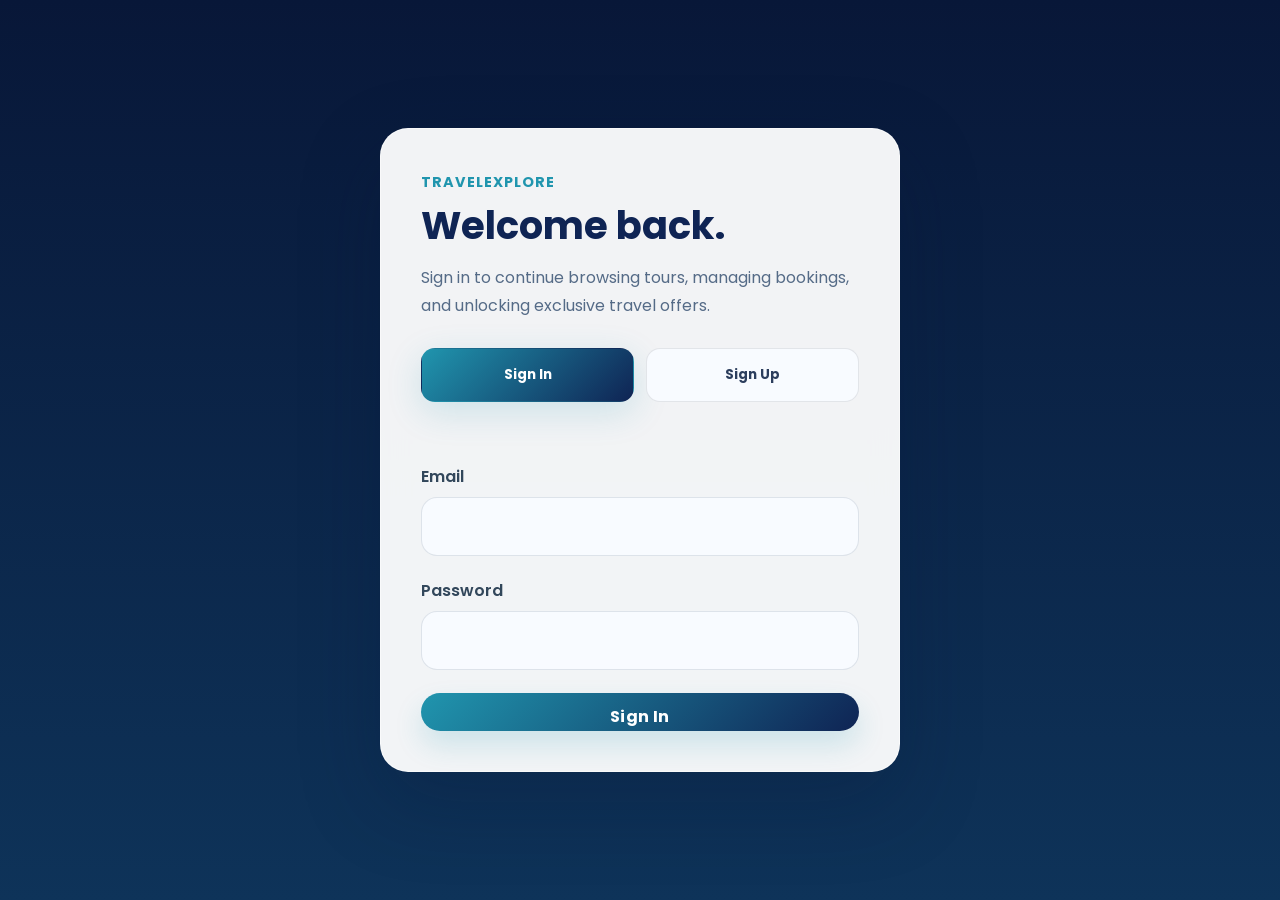
==== travel_websitee/travel_website/travel website/contact.html @ 3066df24 "Add files via upload" ====
<!doctype html>
<html lang="en">
  <head>
    <meta charset="UTF-8" />
    <meta name="viewport" content="width=device-width, initial-scale=1.0" />
    <title>Contact Us - Travel Website</title>

    <!-- CSS -->
    <link rel="stylesheet" href="css/style.css" />
    <link rel="stylesheet" href="css/responsive.css" />

    <!-- Bootstrap -->
    <link
      href="https://cdn.jsdelivr.net/npm/bootstrap@5.3.3/dist/css/bootstrap.min.css"
      rel="stylesheet"
    />

    <!-- Font Awesome -->
    <link
      rel="stylesheet"
      href="https://cdnjs.cloudflare.com/ajax/libs/font-awesome/6.5.1/css/all.min.css"
    />

    <!-- Google Fonts -->
    <link
      href="https://fonts.googleapis.com/css2?family=Playfair+Display:wght@400;500;600;700&family=Poppins:wght@300;400;500;600;700&display=swap"
      rel="stylesheet"
    />

    <style>
      /* =================Navbar Fix for Contact Page================ */
      /* Parent Container - flex layout */
      header .container {
        display: flex !important;
        justify-content: space-between !important;
        align-items: center !important;
        height: 70px;
      }

      /* Nav element - stretch to fill available space */
      nav {
        display: flex !important;
        align-items: center !important;
        flex: 1;
        height: 100%;
      }

      nav ul {
        display: flex !important;
        align-items: center !important;
        height: 100%;
        margin: 0;
        padding: 0;
      }

      nav ul li {
        display: flex !important;
        align-items: center !important;
        height: 100%;
        padding: 0 0.6rem;
      }

      nav ul li a {
        display: flex !important;
        align-items: center !important;
        height: 100%;
        text-decoration: none !important;
      }

      /* Remove underline from links */
      nav ul li a::after {
        display: none !important;
      }

      nav ul li:hover a::after {
        display: none !important;
        width: 0 !important;
      }

      /* Dropdown menu link fix */
      nav ul li.dropdown .dropdown-menu li a {
        text-decoration: none !important;
        border-bottom: none !important;
      }

      /* Auth Buttons Container */
      .auth-buttons {
        display: flex !important;
        align-items: center !important;
        justify-content: flex-end !important;
        gap: 15px;
        height: 70px;
        padding: 0;
        margin: 0;
      }

      /* Sign Out Button - logged-in state */
      .signout-btn {
        height: 34px !important;
        line-height: 1 !important;
        display: inline-flex !important;
        align-items: center !important;
        justify-content: center !important;
        margin: 0 !important;
        padding: 0 1rem !important;
        box-sizing: border-box;
        background: rgba(255, 255, 255, 0.15) !important;
        border: 2px solid rgba(255, 255, 255, 0.3) !important;
        border-radius: 20px !important;
      }

      /* User Greeting - logged-in state */
      .user-greeting {
        display: inline-flex !important;
        align-items: center !important;
        justify-content: center !important;
        height: 34px !important;
        line-height: 1 !important;
        margin: 0 !important;
        padding: 0 0.75rem !important;
        box-sizing: border-box;
        background: rgba(255, 255, 255, 0.15) !important;
        border-radius: 20px !important;
      }

      /* Hide sign in/sign up buttons - only show logged-in state */
      .signin-btn,
      .signup-btn {
        display: none !important;
      }

      /* =================Full Width Map Section================ */
      .contact-map-section {
        width: 100%;
        padding: 0;
        margin-top: 3rem;
        margin-bottom: 3rem;
      }

      .map-full-width {
        width: 100%;
        height: 450px;
        overflow: hidden;
      }

      .map-full-width iframe {
        display: block;
        width: 100%;
        height: 450px;
        border: none;
      }
    </style>
  </head>

  <body>
    <!-- HEADER -->
    <header>
      <div class="container">
        <nav>
          <a href="index.html" class="logo">
            <svg
              width="32"
              height="32"
              viewBox="0 0 24 24"
              fill="none"
              xmlns="http://www.w3.org/2000/svg"
            >
              <path
                d="M12 2C8.5 2 5.5 5 5.5 8.5C5.5 11 7 13.5 9.5 15L12 22L14.5 15C17 13.5 18.5 11 18.5 8.5C18.5 5 15.5 2 12 2Z"
                fill="white"
              />
              <path
                d="M12 6C10.5 6 9.5 7 9.5 8.5C9.5 10 10.5 11 12 11C13.5 11 14.5 10 14.5 8.5C14.5 7 13.5 6 12 6Z"
                fill="#2095ae"
              />
              <circle cx="12" cy="8.5" r="1.5" fill="#2095ae" />
            </svg>
            <span class="logo-text">TRAVEL</span>
          </a>

          <ul>
            <li><a href="index.html">Home</a></li>
            <li><a href="index.html#about">About</a></li>
            <li><a href="index.html#choose-place">Tours</a></li>
            <li><a href="index.html#top-destination">Destinations</a></li>
            <li class="dropdown">
              <a href="#" class="dropdown-toggle"
                >Pages <i class="fas fa-chevron-down"></i
              ></a>
              <ul class="dropdown-menu">
                <li><a href="Tourbooking.html">Tour Booking</a></li>
                <li><a href="index.html#testimonials">Customer Review</a></li>
                <li><a href="Gallery.html">Gallery</a></li>
              </ul>
            </li>
            <li><a href="contact.html" class="active">Contact</a></li>
          </ul>
        </nav>
        <div class="auth-buttons">
          <!-- Logged-in state: Sign Out + Hello, Su! -->
          <button id="signout-btn" class="auth-btn signout-btn">
            Sign Out
          </button>
          <span id="user-greeting" class="user-greeting">Hello, Su!</span>
        </div>
      </div>
    </header>

    <!-- Sign In Modal -->
    <div id="signin-modal" class="modal">
      <div class="modal-content">
        <span class="close-modal">&times;</span>
        <h2>Sign In</h2>
        <form id="signin-form">
          <div class="form-group">
            <label for="signin-email">Email</label>
            <input type="email" id="signin-email" required />
          </div>
          <div class="form-group">
            <label for="signin-password">Password</label>
            <input type="password" id="signin-password" required />
          </div>
          <button type="submit" class="modal-btn">Sign In</button>
        </form>
        <p class="modal-footer">
          Don't have an account? <a href="#" id="switch-to-signup">Sign Up</a>
        </p>
      </div>
    </div>

    <!-- Sign Up Modal -->
    <div id="signup-modal" class="modal">
      <div class="modal-content">
        <span class="close-modal">&times;</span>
        <h2>Sign Up</h2>
        <form id="signup-form">
          <div class="form-group">
            <label for="signup-name">Full Name</label>
            <input type="text" id="signup-name" required />
          </div>
          <div class="form-group">
            <label for="signup-email">Email</label>
            <input type="email" id="signup-email" required />
          </div>
          <div class="form-group">
            <label for="signup-password">Password</label>
            <input type="password" id="signup-password" required />
          </div>
          <button type="submit" class="modal-btn">Sign Up</button>
        </form>
        <p class="modal-footer">
          Already have an account? <a href="#" id="switch-to-signin">Sign In</a>
        </p>
      </div>
    </div>

    <!-- PAGE HEADER -->
    <div class="contact-page-header">
      <div class="header-overlay"></div>
      <div class="container">
        <div class="header-content">
          <span class="subtitle">Get In Touch</span>
          <h1>Contact Us</h1>
          <p>
            We'd love to hear from you. Send us a message and we'll respond as
            soon as possible.
          </p>
        </div>
      </div>
    </div>

    <!-- CONTACT SECTION -->
    <section class="contact-main-section">
      <div class="container">
        <div class="row g-5">
          <!-- LEFT COLUMN - CONTACT INFO & FORM -->
          <div class="col-lg-8">
            <!-- Contact Info Cards -->
            <div class="contact-info-row">
              <div class="contact-info-card">
                <div class="info-icon">
                  <i class="fas fa-map-marker-alt"></i>
                </div>
                <div class="info-content">
                  <h4>Visit Us</h4>
                  <p>123 Travel Street<br />Yangon, Myanmar</p>
                </div>
              </div>

              <div class="contact-info-card">
                <div class="info-icon">
                  <i class="fas fa-phone-alt"></i>
                </div>
                <div class="info-content">
                  <h4>Call Us</h4>
                  <p>+95 123 456 789<br />+95 987 654 321</p>
                </div>
              </div>

              <div class="contact-info-card">
                <div class="info-icon">
                  <i class="fas fa-envelope"></i>
                </div>
                <div class="info-content">
                  <h4>Email Us</h4>
                  <p>info@travelwebsite.com<br />support@travelwebsite.com</p>
                </div>
              </div>
            </div>

            <!-- Contact Form -->
            <div class="contact-form-card">
              <div class="form-header">
                <h2><i class="fas fa-paper-plane"></i> Send us a Message</h2>
                <p>
                  Fill out the form below and we'll get back to you within 24
                  hours.
                </p>
              </div>

              <div
                id="contact-alert"
                class="alert alert-success d-none"
                role="alert"
              >
                <i class="fas fa-check-circle"></i> Message sent successfully!
                We'll contact you soon.
              </div>

              <form id="contact-form" class="contact-form">
                <div class="form-row">
                  <div class="form-group">
                    <label><i class="fas fa-user"></i> Your Name</label>
                    <input
                      type="text"
                      name="name"
                      class="form-input"
                      placeholder="Enter your full name"
                      required
                    />
                  </div>

                  <div class="form-group">
                    <label><i class="fas fa-envelope"></i> Email Address</label>
                    <input
                      type="email"
                      name="email"
                      class="form-input"
                      placeholder="your@email.com"
                      required
                    />
                  </div>
                </div>

                <div class="form-row">
                  <div class="form-group">
                    <label><i class="fas fa-phone"></i> Phone Number</label>
                    <input
                      type="tel"
                      name="phone"
                      class="form-input"
                      placeholder="+95 123 456 789"
                      required
                    />
                  </div>

                  <div class="form-group">
                    <label><i class="fas fa-tag"></i> Subject</label>
                    <select name="subject" class="form-input" required>
                      <option value="" disabled selected>
                        Select a subject
                      </option>
                      <option value="general">General Inquiry</option>
                      <option value="booking">Booking Support</option>
                      <option value="feedback">Feedback</option>
                      <option value="partnership">Partnership</option>
                      <option value="other">Other</option>
                    </select>
                  </div>
                </div>

                <div class="form-group full">
                  <label><i class="fas fa-comment-alt"></i> Your Message</label>
                  <textarea
                    name="message"
                    class="form-input textarea"
                    rows="5"
                    placeholder="Tell us what you're looking for..."
                    required
                  ></textarea>
                </div>

                <div class="form-submit">
                  <button type="submit" class="submit-btn">
                    <span>Send Message</span>
                    <i class="fas fa-paper-plane"></i>
                  </button>
                </div>
              </form>
            </div>
          </div>

          <!-- RIGHT COLUMN - SIDEBAR -->
          <div class="col-lg-4">
            <div class="contact-sidebar">
              <!-- Office Hours -->
              <div class="sidebar-card hours-card">
                <div class="card-icon">
                  <i class="fas fa-clock"></i>
                </div>
                <h3>Office Hours</h3>
                <ul class="hours-list">
                  <li>
                    <span>Monday - Friday</span>
                    <span>9:00 AM - 6:00 PM</span>
                  </li>
                  <li>
                    <span>Saturday</span>
                    <span>9:00 AM - 2:00 PM</span>
                  </li>
                  <li>
                    <span>Sunday</span>
                    <span>Closed</span>
                  </li>
                </ul>
              </div>

              <!-- Quick Contact -->
              <div class="sidebar-card quick-contact-card">
                <div class="card-icon">
                  <i class="fas fa-headset"></i>
                </div>
                <h3>Need Immediate Help?</h3>
                <p>Call our 24/7 support line for urgent inquiries.</p>
                <a href="tel:+95123456789" class="quick-call-btn">
                  <i class="fas fa-phone-alt"></i>
                  +95 123 456 789
                </a>
              </div>

              <!-- Social Media -->
              <div class="sidebar-card social-card">
                <div class="card-icon">
                  <i class="fas fa-share-alt"></i>
                </div>
                <h3>Follow Us</h3>
                <p>
                  Stay connected with us on social media for latest updates and
                  travel tips.
                </p>
                <div class="social-links">
                  <a href="#" class="social-link"
                    ><i class="fab fa-facebook-f"></i
                  ></a>
                  <a href="#" class="social-link"
                    ><i class="fab fa-instagram"></i
                  ></a>
                  <a href="#" class="social-link"
                    ><i class="fab fa-twitter"></i
                  ></a>
                  <a href="#" class="social-link"
                    ><i class="fab fa-youtube"></i
                  ></a>
                  <a href="#" class="social-link"
                    ><i class="fab fa-linkedin-in"></i
                  ></a>
                </div>
              </div>
            </div>
          </div>
        </div>
      </div>
    </section>

    <!-- MAP SECTION -->
    <section class="contact-map-section">
      <div class="map-full-width">
        <iframe
          src="https://www.google.com/maps/embed?pb=!1m14!1m12!1m3!1d6139551.528322523!2d12.712159999999999!3d41.29085!2m3!1f0!2f0!3f0!3m2!1i1024!2i768!4f13.1!5e0!3m2!1sen!2smm!4v1776783492083!5m2!1sen!2smm%22"
          width="100%"
          height="450"
          style="border: 0"
          allowfullscreen=""
          loading="lazy"
          referrerpolicy="no-referrer-when-downgrade"
        >
        </iframe>
      </div>
    </section>

    <!-- FOOTER -->
    <footer id="footer">
      <div class="container">
        <div class="footer-content">
          <div class="footer-logo">
            <img src="./img/logo-light.png" alt="Logo" />
          </div>
          <p>&copy; 2026 Travel Website. All rights reserved.</p>
          <div class="social-links">
            <a href="#"><i class="fab fa-facebook-f"></i></a>
            <a href="#"><i class="fab fa-instagram"></i></a>
            <a href="#"><i class="fab fa-twitter"></i></a>
            <a href="#"><i class="fab fa-youtube"></i></a>
          </div>
        </div>
      </div>
    </footer>

    <!-- JS -->
    <script>
      document.addEventListener("DOMContentLoaded", function () {
        document
          .getElementById("contact-form")
          .addEventListener("submit", function (e) {
            e.preventDefault();

            // Show success message
            document.getElementById("contact-alert").classList.remove("d-none");

            // Reset form
            this.reset();

            // Hide alert after 5 seconds
            setTimeout(function () {
              document.getElementById("contact-alert").classList.add("d-none");
            }, 5000);
          });
      });
    </script>
    <script src="js/auth.js"></script>
    <script src="js/script.js"></script>
  </body>
</html>
---- travel_websitee/travel_website/travel website/css/style.css ----
﻿@import url("https://fonts.googleapis.com/css2?family=Poppins:wght@300;400;500;600;700;800&display=swap");

:root {
  --primary-color: #2095ae;
  --primary-dark: #1a7a8f;
  --primary-light: #3aa8c0;
  --white-color: #fff;
  --light-gray-color: #ddd;
  --blue-color: #0f2454;
  --nav-bg: rgba(32, 149, 174, 0.95);
  --nav-shadow: 0 2px 20px rgba(0, 0, 0, 0.15);
}

* {
  margin: 0;
  padding: 0;
  box-sizing: border-box;
  font-family: "Poppins", sans-serif;
}

html {
  font-size: 16px;
}

/* =================Utality Classes Start================= */

.container {
  max-width: 1400px;
  margin: 0 auto;
  padding: 0 2rem;
  width: 100%;
  overflow: hidden;
}

img {
  display: block;
  width: 100%;
  height: 100%;
  object-fit: cover;
}

a {
  text-decoration: none;
}

.heading-normal-txt {
  font-size: 1rem;
  letter-spacing: 6px;
  color: var(--primary-color);
}

.headings {
  font-size: 3rem;
  font-family: "ubuntu";
  padding-bottom: 2rem;
  letter-spacing: 2px;
}

.headings span {
  color: var(--primary-color);
}

.secondary-heading {
  font-size: 2.5rem;
  font-family: "ubuntu";
  padding: 1rem 0;
}

.lead {
  font-size: 1.1rem;
  line-height: 2;
  text-align: justify;
}

.primary-btn {
  width: 50%;
  height: 35px;
  outline: none;
  background-color: var(--primary-color);
  border: none;
  padding: 0.7rem;
  font-size: 1rem;
  border-radius: 4px;
  color: var(--white-color);
  cursor: pointer;
}

#location-search .primary-btn {
  width: auto;
  min-width: 140px;
  max-width: 160px;
  padding: 0 1rem;
}
/* =================Utality Classes Close================= */

/* =================Header Start================= */
header {
  padding: 0;
  background: var(--nav-bg);
  position: fixed;
  top: 0;
  left: 0;
  z-index: 1000;
  width: 100%;
  height: 70px;
  display: flex;
  align-items: center;
  transition: all 0.4s cubic-bezier(0.4, 0, 0.2, 1);
  backdrop-filter: blur(10px);
  box-shadow: var(--nav-shadow);
}

header.scrolled {
  height: 60px;
  background: rgba(32, 149, 174, 0.98);
  box-shadow: 0 4px 30px rgba(0, 0, 0, 0.2);
}

header .container {
  display: flex;
  justify-content: space-between;
  align-items: center;
  gap: 0.75rem;
  overflow: visible;
}

header.sticky {
  background: rgba(32, 149, 174, 0.98);
  box-shadow: 0 4px 25px rgba(0, 0, 0, 0.15);
}

.logo {
  display: flex;
  align-items: center;
  gap: 10px;
  text-decoration: none;
  transition: transform 0.3s ease;
}

.logo:hover {
  transform: scale(1.02);
}

.logo svg {
  width: 28px;
  height: 28px;
  flex-shrink: 0;
}

.logo-text {
  font-size: 1.4rem;
  font-weight: 700;
  letter-spacing: 3px;
  color: var(--white-color);
  font-family: "Poppins", sans-serif;
  line-height: 1;
}

nav {
  display: flex;
  justify-content: space-between;
  align-items: center;
  flex: 1;
}

nav ul {
  list-style-type: none;
  display: flex;
  gap: 0.25rem;
  align-items: center;
}

nav ul li {
  margin: 0;
  position: relative;
  padding: 0.4rem 0.6rem;
  border-radius: 4px;
  transition: background 0.3s ease;
}

/* Dropdown Menu Styles */
nav ul li.dropdown {
  position: relative;
}

nav ul li.dropdown .dropdown-toggle {
  cursor: pointer;
  display: flex;
  align-items: center;
  gap: 5px;
  border: none;
  outline: none;
  background: transparent;
}

nav ul li.dropdown .dropdown-toggle:focus,
nav ul li.dropdown .dropdown-toggle:active {
  outline: none;
  box-shadow: none;
}

nav ul li.dropdown .dropdown-toggle i {
  font-size: 0.65rem;
  transition: transform 0.3s cubic-bezier(0.4, 0, 0.2, 1);
}

nav ul li.dropdown:hover .dropdown-toggle i {
  transform: rotate(180deg);
}

nav ul li.dropdown .dropdown-menu {
  position: absolute;
  top: calc(100% + 12px);
  left: 50%;
  transform: translateX(-50%) translateY(10px);
  min-width: 220px;
  background: var(--white-color);
  list-style: none;
  padding: 0.75rem 0;
  margin: 0;
  opacity: 0;
  visibility: hidden;
  transition: all 0.3s cubic-bezier(0.4, 0, 0.2, 1);
  z-index: 1000;
  border-radius: 12px;
  box-shadow: 0 10px 40px rgba(0, 0, 0, 0.2);
  display: flex;
  flex-direction: column;
}

nav ul li.dropdown .dropdown-menu::before {
  content: "";
  position: absolute;
  top: -8px;
  left: 50%;
  transform: translateX(-50%) rotate(45deg);
  width: 14px;
  height: 14px;
  background: var(--white-color);
}

nav ul li.dropdown:hover .dropdown-menu {
  opacity: 1;
  visibility: visible;
  transform: translateY(0);
}

nav ul li.dropdown .dropdown-menu li {
  margin: 0;
  padding: 0;
  border-bottom: 1px solid rgba(0, 0, 0, 0.06);
}

nav ul li.dropdown .dropdown-menu li:last-child {
  border-bottom: none;
}

nav ul li.dropdown .dropdown-menu li a {
  display: block;
  width: 100%;
  padding: 12px 24px;
  color: var(--blue-color);
  font-size: 0.9rem;
  font-weight: 500;
  transition: all 0.25s ease;
  white-space: nowrap;
  box-sizing: border-box;
  text-decoration: none;
}

nav ul li.dropdown .dropdown-menu li a:hover {
  background: linear-gradient(
    90deg,
    var(--primary-color) 0%,
    var(--primary-light) 100%
  );
  color: var(--white-color);
  padding-left: 28px;
}

nav ul li a {
  color: var(--white-color);
  font-size: 0.85rem;
  font-weight: 500;
  line-height: 1.2;
  padding: 0.35rem 0.5rem;
  position: relative;
  transition: color 0.3s ease;
}

nav ul li a::after {
  content: "";
  position: absolute;
  bottom: 0;
  left: 50%;
  width: 0;
  height: 2px;
  background: var(--white-color);
  transition: all 0.3s cubic-bezier(0.4, 0, 0.2, 1);
  transform: translateX(-50%);
  border-radius: 2px;
}

nav ul li:hover a::after {
  width: 60%;
  left: 50%;
  transform: translateX(-50%);
}

nav ul li:hover {
  background: rgba(255, 255, 255, 0.1);
}

.btn {
  font-size: 1.3rem;
  color: var(--white-color);
  cursor: pointer;
  display: none;
}
/* =================Header Close================= */

/* =================Auth Buttons Start================= */
.auth-buttons {
  display: flex;
  align-items: center;
  gap: 0.5rem;
}

.auth-btn {
  background: transparent;
  border: 1px solid rgba(255, 255, 255, 0.5);
  color: var(--white-color);
  padding: 0.4rem 1rem;
  border-radius: 20px;
  cursor: pointer;
  font-size: 0.8rem;
  font-weight: 600;
  transition: all 0.3s cubic-bezier(0.4, 0, 0.2, 1);
  letter-spacing: 0.3px;
  height: 34px;
}

.auth-btn:hover {
  background: var(--white-color);
  color: var(--primary-color);
  border-color: var(--white-color);
  transform: translateY(-2px);
  box-shadow: 0 6px 20px rgba(0, 0, 0, 0.2);
}

.signin-btn {
  background: rgba(255, 255, 255, 0.15);
  border-color: transparent;
}

.signin-btn:hover {
  background: var(--white-color);
}

.signup-btn {
  background: var(--white-color);
  color: var(--primary-color);
  border-color: var(--white-color);
}

.signup-btn:hover {
  background: transparent;
  color: var(--white-color);
}

.signout-btn {
  background: rgba(255, 255, 255, 0.15);
  border: 2px solid rgba(255, 255, 255, 0.3);
  color: var(--white-color);
}

.signout-btn:hover {
  background: #ff6b6b;
  border-color: #ff6b6b;
  color: var(--white-color);
}

.user-greeting {
  color: var(--white-color);
  font-size: 0.85rem;
  font-weight: 500;
  margin-left: 0.25rem;
  padding: 0.3rem 0.6rem;
  background: rgba(255, 255, 255, 0.15);
  border-radius: 20px;
}
/* =================Auth Buttons Close================= */

/* =================Login Page Styles================= */
.auth-page {
  min-height: 100vh;
  display: flex;
  align-items: center;
  justify-content: center;
  background: linear-gradient(
    180deg,
    rgba(8, 23, 56, 1) 0%,
    rgba(14, 51, 89, 1) 100%
  );
  padding: 2rem;
}

.auth-wrapper {
  width: 100%;
  max-width: 520px;
}

.auth-card {
  background: rgba(255, 255, 255, 0.95);
  border-radius: 28px;
  box-shadow: 0 30px 80px rgba(8, 23, 56, 0.25);
  padding: 2.5rem;
  border: 1px solid rgba(255, 255, 255, 0.55);
  backdrop-filter: blur(15px);
}

.auth-card-header {
  margin-bottom: 1.75rem;
}

.auth-pretitle {
  display: inline-block;
  margin-bottom: 0.75rem;
  color: var(--primary-color);
  font-size: 0.9rem;
  letter-spacing: 1px;
  text-transform: uppercase;
  font-weight: 700;
}

.auth-card-header h1 {
  margin: 0;
  font-size: 2.4rem;
  line-height: 1.1;
  color: var(--blue-color);
}

.auth-description {
  margin: 1rem 0 0;
  color: #556b87;
  line-height: 1.75;
}

.auth-tabs {
  display: grid;
  grid-template-columns: repeat(2, minmax(0, 1fr));
  gap: 0.75rem;
  margin-bottom: 1.5rem;
}

.auth-tab {
  padding: 1rem 1rem;
  border-radius: 14px;
  border: 1px solid rgba(33, 37, 41, 0.1);
  background: #f8fbff;
  color: #2c3e5d;
  cursor: pointer;
  font-weight: 700;
  transition: all 0.25s ease;
}

.auth-tab.active {
  background: linear-gradient(135deg, var(--primary-color), var(--blue-color));
  color: #ffffff;
  border-color: transparent;
  box-shadow: 0 10px 35px rgba(32, 149, 174, 0.18);
}

.auth-feedback {
  color: #d93025;
  margin-bottom: 1rem;
  min-height: 1.4rem;
  text-align: center;
}

.auth-panel {
  display: none;
}

.auth-panel.active {
  display: block;
}

.auth-form {
  display: block;
  width: 100%;
}

.auth-input-group {
  margin-bottom: 1.4rem;
}

.auth-input-group label {
  display: block;
  margin-bottom: 0.5rem;
  color: #32475b;
  font-weight: 600;
}

.auth-input-group input {
  width: 100%;
  padding: 1rem 1.1rem;
  border: 1px solid rgba(100, 116, 139, 0.18);
  border-radius: 16px;
  font-size: 1rem;
  background: #f8fbff;
  color: #22314f;
  transition:
    border-color 0.25s ease,
    box-shadow 0.25s ease;
}

.auth-input-group input:focus {
  outline: none;
  border-color: var(--primary-color);
  box-shadow: 0 0 0 4px rgba(32, 149, 174, 0.12);
}

.auth-submit-btn {
  display: block;
  width: 100%;
  padding: 1rem;
  margin-top: 1rem;
  border: none;
  border-radius: 999px;
  background: linear-gradient(135deg, var(--primary-color), var(--blue-color));
  color: #ffffff;
  font-size: 1rem;
  letter-spacing: 0.4px;
  font-weight: 700;
  cursor: pointer;
  transition:
    transform 0.25s ease,
    box-shadow 0.25s ease;
  box-shadow: 0 14px 28px rgba(32, 149, 174, 0.18);
}

.auth-submit-btn:hover {
  transform: translateY(-1px);
  box-shadow: 0 18px 36px rgba(32, 149, 174, 0.22);
}

.auth-footer {
  text-align: center;
  margin-top: 1.5rem;
  color: #677a95;
  font-size: 0.95rem;
}

.auth-footer a {
  color: var(--primary-color);
}

/* =================Modal Styles Start================= */
.modal {
  display: none;
  position: fixed;
  z-index: 10000;
  left: 0;
  top: 0;
  width: 100%;
  height: 100%;
  background-color: rgba(5, 18, 40, 0.6);
  backdrop-filter: blur(2px);
}

.modal-content {
  background: rgba(255, 255, 255, 0.98);
  margin: 6% auto;
  padding: 2.5rem;
  border-radius: 28px;
  width: 92%;
  max-width: 460px;
  position: relative;
  z-index: 10001;
  box-shadow: 0 30px 80px rgba(8, 23, 56, 0.18);
  border: 1px solid rgba(255, 255, 255, 0.6);
}

.close-modal {
  position: absolute;
  top: 10px;
  right: 20px;
  font-size: 2rem;
  cursor: pointer;
  color: #666;
}

.close-modal:hover {
  color: var(--primary-color);
}

.modal h2 {
  text-align: center;
  margin-bottom: 1.5rem;
  color: var(--blue-color);
}

.form-group {
  margin-bottom: 1rem;
}

.form-group label {
  display: block;
  margin-bottom: 0.5rem;
  color: var(--blue-color);
  font-weight: 500;
}

.form-group input {
  width: 100%;
  padding: 0.75rem;
  border: 1px solid #ddd;
  border-radius: 5px;
  font-size: 1rem;
}

.form-group input:focus {
  outline: none;
  border-color: var(--primary-color);
}

.modal-btn {
  width: 100%;
  padding: 0.75rem;
  background: var(--primary-color);
  color: var(--white-color);
  border: none;
  border-radius: 5px;
  font-size: 1rem;
  cursor: pointer;
  transition: background 0.3s ease;
}

.modal-btn:hover {
  background: var(--blue-color);
}

.modal-footer {
  text-align: center;
  margin-top: 1rem;
  color: #666;
}

.modal-footer a {
  color: var(--primary-color);
  text-decoration: none;
}

.modal-footer a:hover {
  text-decoration: underline;
}
/* =================Modal Styles Close================= */

/* =================Showcase Start================= */
main {
  position: relative;
  top: 0;
  left: 0;
  width: 100%;
  height: 100%;
  z-index: 0;
}

.swiper {
  height: 100vh;
}

.slide-container {
  width: 100%;
}

.slide-container img {
  width: 100%;
  height: 100%;
  object-fit: cover;
}

.img-overlay {
  position: absolute;
  z-index: 5;
  left: 50%;
  top: 50%;
  text-align: center;
  width: 100%;
  font-family: "ubuntu";
  transform: translate(-50%, -50%);
}

.img-overlay p {
  font-size: 1rem;
  letter-spacing: 8px;
  color: var(--white-color);
  animation: animate 4s forwards;
}

.img-overlay h2 {
  font-size: 3rem;
  color: var(--white-color);
  text-transform: uppercase;
  letter-spacing: 5px;
  animation: animate 4s forwards;
  transition: all 0.5s ease-in-out;
}

.overlay {
  position: relative;
}

.overlay::after {
  content: "";
  position: absolute;
  top: 0;
  left: 0;
  width: 100%;
  height: 100%;
  background: rgba(0, 0, 0, 0.5);
}

@keyframes animate {
  0% {
    transform: translateX(-50%);
    opacity: 0;
  }
  50% {
    opacity: 0.2;
  }
  70% {
    opacity: 0.5;
  }
  70% {
    opacity: 1;
    transform: translateX(-0%);
  }
}

.img-overlay h2 span {
  color: transparent;
  -webkit-text-stroke: 1px var(--white-color);
}
/* =================Showcase Close================= */

/* =================Search Location Start================= */
#location-search {
  position: relative;
  margin-top: -80px;
  z-index: 1001;
  overflow: visible;
}

.form-wrapper {
  background-color: rgba(0, 0, 0, 0.6);
  padding: 0.6rem 1.5rem;
  width: 85%;
  margin: 0 auto;
  border-radius: 4px;
  position: relative;
  z-index: 1002;
}

form {
  display: flex;
  align-items: center;
  justify-content: center;
  gap: 6px;
  width: 100%;
}

.form-control {
  flex: 1;
  width: 100%;
  min-width: 0;
  padding: 0 8px;
  outline: none;
  appearance: auto;
  cursor: pointer;
  font-size: 0.75rem;
  height: 38px;
  color: #000;
  border: 1px solid var(--light-gray-color);
  margin: 0 0.15rem;
  border-radius: 4px;
}

form button {
  display: inline-flex;
  align-items: center;
  justify-content: center;
  height: 38px;
  padding: 0 14px;
  background: var(--primary-color);
  border: none;
  color: white;
  border-radius: 4px;
  cursor: pointer;
  line-height: 1;
  font-size: 0.85rem;
}
/* =================Search Location Close================= */

/* =================About Start================= */

.about-content-wrapper {
  display: grid;
  grid-template-columns: repeat(2, 1fr);
  gap: 0.5rem; /* more space like design */
  margin: 5rem 0;
  align-items: center; /* vertical center */
}

/* Heading */
.about-content-wrapper h2 span {
  color: var(--primary-color);
  margin-left: 8px; /* space between THE and WORLD */
}

/* List */
.about-content-wrapper ul {
  list-style: none;
  padding: 0;
}

.about-content-wrapper ul .icons {
  display: flex;
  align-items: center;
  margin-bottom: 1rem; /* spacing between items */
}

.about-content-wrapper ul .icons i {
  width: 35px;
  height: 35px;
  background: var(--primary-color);
  border-radius: 50%;
  display: flex;
  align-items: center;
  justify-content: center;
  color: var(--white-color);
  font-size: 0.9rem;
}

.about-content-wrapper ul p {
  margin-left: 1rem;
}

/* Image */
.agency-right-side .img {
  position: relative;
  width: 100%;
  max-width: 420px; /* smaller like design */
  margin-left: auto; /* push to right */
}

.agency-right-side .img img {
  width: 100%;
  display: block;
  position: relative;
  z-index: 2;
}

/* 🔥 BLUE BOX FIX (IMPORTANT) */
.agency-right-side .img::after {
  content: "";
  position: absolute;
  top: -20px; /* move UP */
  left: -20px; /* move LEFT */
  width: 100%;
  height: 100%;
  background: var(--primary-color);
  z-index: 1;
}

/* Hover */
.agency-right-side .img img:hover {
  transform: scale(0.97);
}

/* =================About Close================= */
/* =================Choose Place Start================= */
#choose-place {
  padding: 0.5rem 0 4rem;
  margin-bottom: 0.2rem; /* Extra gap before the static counter section */
}

.choose-wrapper {
  display: grid;
  /* Adjusting the ratio: 1.6fr for the large image, 1fr for the side image */
  grid-template-columns: 1.6fr 1fr;
  gap: 1.5rem;
  margin-bottom: 1.5rem; /* Space before the 3-column row below */
}

/* Base style for all image containers in this section */
.lg-img {
  position: relative;
  cursor: pointer;
  overflow: hidden;
  border-radius: 4px; /* Slight rounding like the screenshot */
  height: 400px; /* Fixed height so both images are even */
}

/* Ensuring images fill the container perfectly */
.lg-img img {
  width: 100%;
  height: 100%;
  object-fit: cover;
  display: block;
  transition: transform 0.5s ease;
}

/* Hover Effect */
.lg-img:hover img {
  transform: scale(1.1);
}

.lg-img::before {
  content: "";
  position: absolute;
  top: 0;
  left: 0;
  width: 100%;
  height: 100%;
  /* Dark gradient at the bottom so white text is readable */
  background: linear-gradient(to top, rgba(0, 0, 0, 0.7) 0%, transparent 40%);
  z-index: 1;
}

/* Content Positioning */
.img-content {
  position: absolute;
  left: 1.5rem;
  bottom: 1.5rem;
  z-index: 2;
  color: var(--white-color);
}

.img-content h2 {
  margin: 0;
  font-size: 1.5rem;
  font-weight: 600;
}

/* Hidden Content (Icons) */
.hidden-content {
  display: flex;
  gap: 1rem;
  margin-top: 0.5rem;
  font-size: 0.9rem;
  opacity: 0; /* Hidden by default */
  transform: translateY(10px);
  transition: 0.4s ease;
}

.lg-img:hover .hidden-content {
  opacity: 1;
  transform: translateY(0);
}

/* The Vertical Price Label */
.price-label {
  background: var(--primary-color);
  color: var(--white-color);
  padding: 5px 15px;
  position: absolute;
  top: 0;
  right: 1.5rem; /* Adjust positioning from right */
  writing-mode: vertical-rl; /* More modern way to rotate text */
  text-orientation: mixed;
  height: 60px;
  display: flex;
  align-items: center;
  justify-content: center;
  font-size: 0.85rem;
  z-index: 3;
}

/* Lower 3-column Grid (France, Greece, Canada) */
.row-wise-img {
  display: grid;
  grid-template-columns: repeat(3, 1fr);
  gap: 1.5rem;
}

/* Ensure these are smaller than the top ones */
.row-wise-img .lg-img {
  height: 250px;
}

/* Responsive Fixes */
@media (max-width: 992px) {
  .choose-wrapper,
  .row-wise-img {
    grid-template-columns: 1fr;
  }
  .lg-img {
    height: 300px;
  }
}
/* =================Choose Place Close================= */

/* =================Static Counter Start================= */
#static-counter {
  padding: 3rem 0;
  background: url("../img/reviewbgimg15.jpg") no-repeat center center/cover;
  background-attachment: fixed;
  position: relative;
  z-index: 4;
}

#static-counter::after {
  content: "";
  position: absolute;
  top: 0;
  left: 0;
  width: 100%;
  height: 100%;
  background: rgba(0, 0, 0, 0.5);
  z-index: -1;
}

.static-wrapper {
  display: grid;
  grid-template-columns: repeat(4, 1fr);
  grid-gap: 2rem;
  text-align: center;
  height: 100%;
  padding: 2rem 0;
}

.static-icons {
  color: var(--white-color);
  cursor: pointer;
}

.static-icons i {
  font-size: 3rem;
  padding: 2rem;
  border-radius: 50%;
  border: 2px solid var(--primary-color);
  cursor: pointer;
}

.numbers {
  font-size: 2.5rem;
  font-weight: 600;
  margin-top: 1rem;
}

.static-icons i:hover {
  background: var(--primary-color);
  border: none;
  transform: translateY(-20%);
}
/* =================Static Counter Close================= */

/* ================= Top Destination Carousel ================== Start */

#top-destination {
  padding: 6rem 0;
}
.top-destination-wrapper {
  width: 100%;
}

.carousel {
  position: relative;
  cursor: pointer;
  transition: all 0.5s ease-in-out;
  width: 100%;
  aspect-ratio: 4 / 5;
  min-height: 420px;
  max-height: 680px;
  overflow: hidden;
}

.carousel img {
  width: 100%;
  height: 100%;
  object-fit: cover;
}

.carousel:hover::before {
  content: "";
  position: absolute;
  top: 0;
  left: 0;
  width: 100%;
  height: 100%;
  background: rgba(0, 0, 0, 0.5);
}

.carousel-img-overlay {
  width: 100%;
}

.hidden-content-carousel {
  padding: 0.5rem 2rem;
  color: var(--white-color);
  transform: translateY(120%);
  transition: all 0.5s ease-in-out;
}

.carousel-img-overlay i {
  padding-right: 1rem;
}

.carousel:hover .hidden-content-carousel {
  transform: translateY(0%);
}

.carousel:hover {
  transform: scale(1.2);
}

/* ================= Top Destination Carousel ================== Close */

/* ================= Video Background Costa ==================== Start */
#costa-victoria {
  position: relative;
  overflow: hidden;
  min-height: 520px;
  height: 100vh;
}

#costa-victoria .video-bg {
  position: absolute;
  inset: 0;
  width: 100%;
  height: 100%;
}

#costa-victoria video {
  position: absolute;
  inset: 0;
  width: 100%;
  height: 100%;
  object-fit: cover;
}

#costa-victoria .video-bg::before {
  content: "";
  position: absolute;
  inset: 0;
  background: rgba(0, 0, 0, 0.45);
}

#costa-victoria .container {
  position: relative;
  z-index: 2;
  height: 100%;
  display: flex;
  align-items: center;
  justify-content: center;
}

.video-content {
  width: 100%;
  max-width: 960px;
  text-align: center;
  color: var(--white-color);
  display: flex;
  flex-direction: column;
  align-items: center;
  justify-content: center;
  gap: 1rem;
}

.video-content h2 {
  font-size: 3rem;
  letter-spacing: 4px;
  color: var(--white-color);
  font-family: "ubuntu";
  margin-bottom: 1rem;
}

.video-content span {
  display: inline-flex;
  align-items: center;
  gap: 0.5rem;
  font-size: 1.05rem;
  margin: 0 1rem;
}

.video-content span i {
  color: var(--primary-color);
}

.video-content h2 {
  font-size: 2.5rem;
  letter-spacing: 4px;
  color: var(--white-color);
  font-family: "ubuntu";
  margin-bottom: 1rem;
}

.video-content span {
  font-size: 1.2rem;
  margin: 0 1.5rem;
}

/* ================= Video Background Costa ==================== Close */

/* ================= Travel Countries ==================== Start */
#travel-countries {
  padding: 4rem 0 2rem;
}

.travel-countries-wrapper {
  display: grid;
  grid-template-columns: 2fr 3fr;
  width: 100%;
  grid-gap: 2rem;
}

.countries-content {
  margin: 2rem;
}

.countries-content ul {
  list-style: none;
  display: flex;
  align-items: center;
  justify-content: space-between;
  margin: 1rem 0;
}

.countries-content ul li {
  margin: 1.5rem 0;
}

.countries-content ul li i {
  margin: 0rem 0.5rem;
}

.slider-content-wrapper {
  overflow: hidden;
}

/* france */
.france-content {
  padding: 8rem 0;
  display: grid;
  grid-template-columns: 3fr 2fr;
  width: 100%;
  grid-gap: 2rem;
}
/* ================= Travel Countries ==================== Close */

/* ================= Travel Blog =================== Start */
#travel-blog {
  background: var(--blue-color);
  padding: 3.5rem 0 5rem;
}

.blog h2 {
  color: var(--light-gray-color);
}

.blog {
  position: relative;
  width: 100%;
  min-height: 520px;
  aspect-ratio: 3 / 4;
  overflow: hidden;
  border-radius: 12px;
}

.blog img {
  width: 100%;
  height: 100%;
  object-fit: cover;
  display: block;
}

.blog-img-overlay {
  position: absolute;
  inset: 0;
  background: linear-gradient(to top, rgba(0, 0, 0, 0.65) 15%, transparent 60%);
}

.blog-img-content {
  position: absolute;
  left: 0;
  right: 0;
  bottom: 0;
  background: rgba(0, 0, 0, 0.75);
  padding: 1.5rem 1.25rem;
  color: var(--white-color);
}

.blog-img-content h2 {
  margin: 0 0 0.75rem;
  font-size: 1.5rem;
  letter-spacing: 1px;
}

.blog-img-content .lead {
  margin: 0;
  font-size: 0.95rem;
  line-height: 1.7;
}

.blog .price-label {
  position: absolute;
  top: 1rem;
  right: 1rem;
  background: rgba(0, 0, 0, 0.8);
  color: var(--white-color);
  padding: 0.75rem 1rem;
  border-radius: 8px;
  font-size: 0.95rem;
  z-index: 2;
  transform: none;
}
/* ================= Travel Blog =================== Close */

/* ================= Testimonials =================== Start */
#testimonials {
  padding: 6rem 0;
  width: 100%;
  background: url("../img/15.jpg") no-repeat center center/cover;
  background-attachment: fixed;
}

#testimonials .headings {
  color: var(--white-color);
}

.testimonials-wrapper {
  overflow: hidden;
  background: rgba(0, 0, 0, 0.8);
  color: var(--white-color);
  padding: 2rem 6rem;
}

.testimonials-wrapper i {
  color: var(--primary-color);
}

.testimonials-wrapper p {
  text-align: center;
}

.test-img {
  display: flex;
  align-items: center;
  justify-content: center;
  margin: 1.5rem 0;
}

.test-img img {
  width: 230px;
  height: 230px;
  object-fit: cover;
  border-radius: 50%;
  display: block;
  border: 4px solid rgba(255, 255, 255, 0.85);
}

.icons {
  text-align: center;
}

.guest {
  font-size: 0.75rem;
}
/* ================= Testimonials =================== Close */

/* ================= Footer =================== Start */
#footer {
  padding: 3rem 0;
  background: var(--blue-color);
}

.footer-content {
  display: grid;
  grid-template-columns: repeat(3, 1fr);
  border: 1px solid var(--light-gray-color);
}

.ft-content {
  display: flex;
  align-items: center;
  padding: 0.5rem;
  color: var(--white-color);
}

.icon i {
  padding: 1rem;
  font-size: 2.5rem;
  background: var(--primary-color);
}

.content {
  padding: 1rem;
}

.footer-wrapper {
  display: grid;
  grid-template-columns: repeat(3, 1fr);
  gap: 2rem;
  align-items: start;
  padding: 2rem 0;
  color: var(--white-color);
  margin: 4rem 0;
}

.about img {
  width: 50%;
  object-fit: cover;
}

.social-icons {
  display: flex;
  justify-content: space-between;
  align-items: center;
}

.social-icons i {
  background: var(--primary-color);
  color: var(--white-color);
  padding: 0.5rem;
  font-size: 1.3rem;
  margin: 1rem 0;
  border-radius: 50%;
  cursor: pointer;
}

.about .lead {
  font-size: 0.95rem;
  margin-top: 1rem;
}

.links ul {
  list-style-type: none;
}

.links ul li {
  margin: 1rem;
  font-size: 1rem;
}

.links ul li a {
  color: var(--white-color);
}

.subscribe .lead {
  font-size: 1.1rem;
  letter-spacing: 1;
}

form {
  position: relative;
}

.subscribe form {
  display: flex;
  align-items: center;
  gap: 0.75rem;
  margin-top: 1rem;
}

.subscribe input {
  flex: 1;
  width: 100%;
  outline: none;
  border: 1px solid var(--light-gray-color);
  padding: 0.75rem 1rem;
  border-radius: 5px;
}

.subscribe button {
  display: inline-flex;
  align-items: center;
  justify-content: center;
  position: static;
  margin: 0;
  padding: 0.75rem 1.5rem;
  outline: none;
  border: none;
  border-radius: 5px;
  background: var(--primary-color);
  color: var(--white-color);
  cursor: pointer;
  font-size: 1rem;
}

.footer {
  border-top: 1px solid var(--light-gray-color);
}

.footer p {
  text-align: center;
  padding: 1rem 0;
  color: var(--white-color);
}
/* ================= Footer =================== Close */

/* CONTACT SECTION */
.contact-section {
  padding: 80px 0;
  background: #f8f9fa;
}

/* FORM BOX */
.contact-section form {
  background: #fff;
  padding: 30px;
  border-radius: 12px;
  box-shadow: 0 10px 30px rgba(0, 0, 0, 0.08);
}

/* INPUT STYLE */
.form-control {
  padding: 12px;
  border-radius: 8px;
}

/* LABEL */
label {
  font-weight: 600;
  margin-bottom: 5px;
}

/* BUTTON */
.btn-primary {
  padding: 10px 30px;
  border-radius: 25px;
}

/* MAP SECTION */
.map-section {
  padding: 60px 0;
  background: #fff;
}

input,
textarea {
  pointer-events: auto !important;
  opacity: 1 !important;
  position: relative !important;
}

/* ================= TOUR BOOKING PAGE STYLES ================= */

/* Page Header */
.booking-page-header {
  position: relative;
  height: 400px;
  background: linear-gradient(135deg, #0f2454 0%, #2095ae 100%);
  display: flex;
  align-items: center;
  justify-content: center;
  margin-top: 70px;
  overflow: hidden;
}

.booking-page-header::before {
  content: "";
  position: absolute;
  top: 0;
  left: 0;
  right: 0;
  bottom: 0;
  background: url("https://images.unsplash.com/photo-1488646953014-85cb44e25828?w=1920&h=400&fit=crop")
    center/cover no-repeat;
  opacity: 0.4;
}

.booking-page-header::after {
  content: "";
  position: absolute;
  top: 0;
  left: 0;
  right: 0;
  bottom: 0;
  background: linear-gradient(
    180deg,
    rgba(15, 36, 84, 0.7) 0%,
    rgba(32, 149, 174, 0.5) 100%
  );
}

.header-overlay {
  position: absolute;
  top: 0;
  left: 0;
  right: 0;
  bottom: 0;
  background: rgba(0, 0, 0, 0.2);
}

.header-content {
  position: relative;
  z-index: 2;
  text-align: center;
  color: #fff;
}

.header-content .subtitle {
  display: inline-block;
  font-size: 0.85rem;
  letter-spacing: 4px;
  text-transform: uppercase;
  margin-bottom: 20px;
  padding: 10px 24px;
  background: rgba(255, 255, 255, 0.15);
  border-radius: 30px;
  backdrop-filter: blur(10px);
  font-weight: 500;
}

.header-content h1 {
  font-size: 3.2rem;
  font-weight: 700;
  margin-bottom: 20px;
  font-family: "Poppins", sans-serif;
  letter-spacing: 1px;
  text-shadow: 0 4px 30px rgba(0, 0, 0, 0.3);
}

.header-content p {
  font-size: 1.1rem;
  opacity: 0.95;
  max-width: 550px;
  margin: 0 auto;
  line-height: 1.6;
}

/* Tours Grid Section */
.tours-grid-section {
  padding: 80px 0;
  background: #f9fafb;
}

.section-header {
  text-align: center;
  margin-bottom: 50px;
}

.section-subtitle {
  display: inline-block;
  font-size: 0.85rem;
  letter-spacing: 3px;
  text-transform: uppercase;
  color: var(--primary-color);
  font-weight: 600;
  margin-bottom: 12px;
}

.section-title {
  font-size: 2.5rem;
  font-weight: 700;
  color: var(--blue-color);
  font-family: "Poppins", sans-serif;
}

.tours-grid {
  display: grid;
  grid-template-columns: repeat(3, 1fr);
  gap: 30px;
}

.tour-card {
  background: var(--white-color);
  border-radius: 12px;
  overflow: hidden;
  box-shadow: 0 4px 20px rgba(0, 0, 0, 0.08);
  transition: all 0.4s cubic-bezier(0.4, 0, 0.2, 1);
}

.tour-card:hover {
  transform: translateY(-8px);
  box-shadow: 0 20px 40px rgba(0, 0, 0, 0.15);
}

.tour-image {
  position: relative;
  height: 200px;
  overflow: hidden;
}

.tour-image img {
  width: 100%;
  height: 100%;
  object-fit: cover;
  transition: transform 0.4s ease;
}

.tour-card:hover .tour-image img {
  transform: scale(1.1);
}

.tour-badge {
  position: absolute;
  top: 15px;
  left: 15px;
  background: var(--primary-color);
  color: var(--white-color);
  padding: 6px 14px;
  border-radius: 20px;
  font-size: 0.75rem;
  font-weight: 600;
  text-transform: uppercase;
  letter-spacing: 0.5px;
}

.tour-price {
  position: absolute;
  top: 15px;
  right: 15px;
  background: var(--blue-color);
  color: var(--white-color);
  padding: 8px 16px;
  border-radius: 8px;
  font-size: 1.1rem;
  font-weight: 700;
}

.tour-content {
  padding: 24px;
}

.tour-content h3 {
  font-size: 1.25rem;
  font-weight: 600;
  color: var(--blue-color);
  margin-bottom: 10px;
}

.tour-content p {
  font-size: 0.9rem;
  color: #666;
  line-height: 1.6;
  margin-bottom: 16px;
}

.tour-meta {
  display: flex;
  gap: 20px;
  margin-bottom: 20px;
  color: #888;
  font-size: 0.85rem;
}

.tour-meta span {
  display: flex;
  align-items: center;
  gap: 6px;
}

.tour-meta i {
  color: var(--primary-color);
}

.tour-btn {
  display: block;
  width: 100%;
  padding: 12px 0;
  background: var(--primary-color);
  color: var(--white-color);
  text-align: center;
  border-radius: 8px;
  font-weight: 600;
  font-size: 0.95rem;
  transition: all 0.3s ease;
}

.tour-btn:hover {
  background: var(--primary-dark);
  color: var(--white-color);
}

/* Booking Section */
.booking-section {
  padding: 80px 0;
  background: #f8fafc;
}

/* Form Card */
.booking-form-card {
  background: #fff;
  border-radius: 20px;
  padding: 40px;
  box-shadow: 0 10px 40px rgba(0, 0, 0, 0.08);
}

.form-header {
  text-align: center;
  margin-bottom: 40px;
  padding-bottom: 30px;
  border-bottom: 2px solid #f0f0f0;
}

.form-header h2 {
  font-size: 1.8rem;
  color: #0f2454;
  margin-bottom: 10px;
  font-family: "Playfair Display", serif;
}

.form-header h2 i {
  color: #2095ae;
  margin-right: 10px;
}

.form-header p {
  color: #666;
  font-size: 0.95rem;
}

/* Form Sections */
.form-section {
  margin-bottom: 40px;
}

.section-heading {
  font-size: 1.3rem;
  color: #0f2454;
  margin-bottom: 25px;
  padding-bottom: 15px;
  border-bottom: 2px solid #2095ae;
  display: flex;
  align-items: center;
  gap: 12px;
}

.section-icon {
  font-size: 1.5rem;
}

/* Form Grid */
.form-grid {
  display: grid;
  grid-template-columns: repeat(2, 1fr);
  gap: 25px;
}

.form-group {
  display: flex;
  flex-direction: column;
}

.form-group.full {
  grid-column: span 2;
}

.form-group label {
  font-size: 0.9rem;
  font-weight: 600;
  color: #333;
  margin-bottom: 10px;
  display: flex;
  align-items: center;
  gap: 8px;
}

.form-group label i {
  color: #2095ae;
  font-size: 0.85rem;
}

.form-input {
  padding: 14px 18px;
  border: 2px solid #e8e8e8;
  border-radius: 12px;
  font-size: 0.95rem;
  color: #333;
  background: #fafafa;
  transition: all 0.3s ease;
  font-family: "Poppins", sans-serif;
}

.form-input:focus {
  outline: none;
  border-color: #2095ae;
  background: #fff;
  box-shadow: 0 0 0 4px rgba(32, 149, 174, 0.1);
}

.form-input::placeholder {
  color: #aaa;
}

.form-input.textarea {
  min-height: 120px;
  resize: vertical;
}

/* Submit Button */
.form-submit {
  text-align: center;
  margin-top: 30px;
  padding-top: 30px;
  border-top: 1px solid #f0f0f0;
}

.submit-btn {
  background: linear-gradient(135deg, #2095ae 0%, #1a7a8c 100%);
  color: #fff;
  border: none;
  padding: 16px 50px;
  font-size: 1.1rem;
  font-weight: 600;
  border-radius: 50px;
  cursor: pointer;
  transition: all 0.3s ease;
  display: inline-flex;
  align-items: center;
  gap: 12px;
  box-shadow: 0 8px 25px rgba(32, 149, 174, 0.3);
}

.submit-btn:hover {
  transform: translateY(-3px);
  box-shadow: 0 12px 35px rgba(32, 149, 174, 0.4);
}

.submit-btn i {
  transition: transform 0.3s ease;
}

.submit-btn:hover i {
  transform: translateX(5px);
}

/* Sidebar */
.sidebar {
  display: flex;
  flex-direction: column;
  gap: 25px;
}

.sidebar-card {
  background: #fff;
  border-radius: 20px;
  padding: 35px;
  box-shadow: 0 10px 40px rgba(0, 0, 0, 0.08);
}

.card-icon {
  width: 60px;
  height: 60px;
  background: linear-gradient(135deg, #2095ae 0%, #1a7a8c 100%);
  border-radius: 15px;
  display: flex;
  align-items: center;
  justify-content: center;
  margin-bottom: 20px;
}

.card-icon i {
  font-size: 1.5rem;
  color: #fff;
}

.sidebar-card h3 {
  font-size: 1.4rem;
  color: #0f2454;
  margin-bottom: 20px;
  font-family: "Playfair Display", serif;
}

/* Why Us Card */
.why-us .benefits-list {
  list-style: none;
  padding: 0;
  margin: 0;
}

.why-us .benefits-list li {
  display: flex;
  align-items: flex-start;
  gap: 15px;
  padding: 15px 0;
  border-bottom: 1px solid #f0f0f0;
}

.why-us .benefits-list li:last-child {
  border-bottom: none;
}

.benefit-icon {
  width: 28px;
  height: 28px;
  background: #2095ae;
  color: #fff;
  border-radius: 50%;
  display: flex;
  align-items: center;
  justify-content: center;
  font-size: 0.8rem;
  flex-shrink: 0;
}

.why-us .benefits-list strong {
  display: block;
  color: #0f2454;
  font-size: 1rem;
  margin-bottom: 4px;
}

.why-us .benefits-list p {
  color: #666;
  font-size: 0.85rem;
  margin: 0;
}

/* Contact Info Card */
.contact-info {
  background: linear-gradient(135deg, #f8fafc 0%, #e2e8f0 100%);
  color: #002e5b;
  border: 1px solid #cbd5e1;
}

header nav ul li a {
  text-decoration: none !important; /* underline remove*/
  color: white;
}
.contact-info .card-icon {
  background: rgba(0, 46, 91, 0.1);
}

.contact-info h3 {
  color: #002e5b;
}

.contact-info > p {
  color: #475569;
  margin-bottom: 25px;
}

.contact-details {
  margin-bottom: 25px;
}

.contact-details .contact-item {
  display: flex !important;
  align-items: center !important;
  gap: 15px !important;
  padding: 12px 0 !important;
  border-bottom: 1px solid rgba(0, 46, 91, 0.1) !important;
  visibility: visible !important;
  opacity: 1 !important;
}

.contact-details .contact-item i {
  color: #002e5b !important;
  font-size: 1rem !important;
  width: 20px !important;
  text-align: center !important;
  flex-shrink: 0 !important;
  display: inline-block !important;
}

.contact-details .contact-item span {
  font-size: 0.95rem !important;
  color: #002e5b !important;
  font-weight: 600 !important;
  letter-spacing: 0.3px !important;
  line-height: 1.4 !important;
  display: inline-block !important;
  visibility: visible !important;
}

.contact-btn {
  display: flex;
  align-items: center;
  justify-content: center;
  gap: 10px;
  background: #2095ae;
  color: #fff;
  padding: 14px 25px;
  border-radius: 12px;
  font-weight: 600;
  transition: all 0.3s ease;
}

.contact-btn:hover {
  background: #1a7a8c;
  transform: translateY(-2px);
}

/* Testimonial Card */
.testimonial {
  background: linear-gradient(135deg, #f8fafc 0%, #e8f4f8 100%);
  border: 1px solid #e0e0e0;
}

.quote-icon {
  font-size: 2rem;
  color: #2095ae;
  opacity: 0.3;
  margin-bottom: 15px;
}

.testimonial-text {
  font-size: 1rem;
  color: #333;
  font-style: italic;
  line-height: 1.7;
  margin-bottom: 25px;
}

.testimonial-author {
  display: flex;
  align-items: center;
  gap: 15px;
}

.author-avatar {
  width: 50px;
  height: 50px;
  background: linear-gradient(135deg, #2095ae 0%, #1a7a8c 100%);
  color: #fff;
  border-radius: 50%;
  display: flex;
  align-items: center;
  justify-content: center;
  font-weight: 600;
  font-size: 1.1rem;
}

.author-info strong {
  display: block;
  color: #0f2454;
  font-size: 0.95rem;
}

.author-info span {
  color: #666;
  font-size: 0.8rem;
}

/* Footer */
#footer {
  background: #0f2454;
  color: #fff;
  padding: 40px 0;
  text-align: center;
}

.footer-content {
  display: flex;
  flex-direction: column;
  align-items: center;
  gap: 20px;
}

.footer-logo img {
  width: 150px;
  height: auto;
  filter: brightness(0) invert(1);
}

.social-links {
  display: flex;
  gap: 15px;
}

.social-links a {
  width: 40px;
  height: 40px;
  background: rgba(255, 255, 255, 0.1);
  border-radius: 50%;
  display: flex;
  align-items: center;
  justify-content: center;
  color: #fff;
  transition: all 0.3s ease;
}

.social-links a:hover {
  background: #2095ae;
  transform: translateY(-3px);
}

/* ================= CONTACT PAGE STYLES ================= */

/* Page Header */
.contact-page-header {
  position: relative;
  height: 350px;
  background: linear-gradient(135deg, #2095ae 0%, #0f2454 100%);
  display: flex;
  align-items: center;
  justify-content: center;
  margin-top: 60px;
  overflow: hidden;
}

.contact-page-header::before {
  content: "";
  position: absolute;
  top: 0;
  left: 0;
  right: 0;
  bottom: 0;
  background: url('data:image/svg+xml,<svg xmlns="http://www.w3.org/2000/svg" viewBox="0 0 100 100"><defs><pattern id="grid" width="10" height="10" patternUnits="userSpaceOnUse"><path d="M 10 0 L 0 0 0 10" fill="none" stroke="rgba(255,255,255,0.1)" stroke-width="0.5"/></pattern></defs><rect width="100" height="100" fill="url(%23grid)"/></svg>');
  opacity: 0.3;
}

.header-overlay {
  position: absolute;
  top: 0;
  left: 0;
  right: 0;
  bottom: 0;
  background: rgba(0, 0, 0, 0.3);
}

.header-content {
  position: relative;
  z-index: 2;
  text-align: center;
  color: #fff;
}

.header-content .subtitle {
  display: inline-block;
  font-size: 0.9rem;
  letter-spacing: 4px;
  text-transform: uppercase;
  margin-bottom: 15px;
  padding: 8px 20px;
  background: rgba(255, 255, 255, 0.15);
  border-radius: 30px;
  backdrop-filter: blur(10px);
}

.header-content h1 {
  font-size: 3.5rem;
  font-weight: 700;
  margin-bottom: 15px;
  font-family: "Playfair Display", serif;
  text-shadow: 2px 4px 20px rgba(0, 0, 0, 0.3);
}

.header-content p {
  font-size: 1.1rem;
  opacity: 0.9;
  max-width: 500px;
  margin: 0 auto;
}

/* Main Contact Section */
.contact-main-section {
  padding: 80px 0;
  background: #f8fafc;
}

/* Contact Info Row */
.contact-info-row {
  display: flex;
  align-items: stretch;
  gap: 25px;
  margin-bottom: 40px;
  width: 100%;
}

.contact-info-card {
  flex: 1;
  min-width: 0;
  background: #fff;
  border-radius: 16px;
  padding: 40px 30px;
  display: flex;
  flex-direction: column;
  align-items: center;
  justify-content: center;
  text-align: center;
  box-shadow: 0 8px 25px rgba(0, 0, 0, 0.06);
  transition: all 0.3s ease;
  position: relative;
  overflow: hidden;
}

.contact-info-card::before {
  content: "";
  position: absolute;
  top: 0;
  left: 0;
  right: 0;
  height: 4px;
  background: linear-gradient(90deg, #2095ae, #1a7a8c);
  transform: scaleX(0);
  transform-origin: left;
  transition: transform 0.3s ease;
}

.contact-info-card:hover {
  transform: translateY(-8px);
  box-shadow: 0 15px 40px rgba(0, 0, 0, 0.12);
}

.contact-info-card:hover::before {
  transform: scaleX(1);
}

.info-icon {
  width: 70px;
  height: 70px;
  background: linear-gradient(135deg, #2095ae 0%, #1a7a8c 100%);
  border-radius: 50%;
  display: flex;
  align-items: center;
  justify-content: center;
  flex-shrink: 0;
  margin-bottom: 20px;
  box-shadow: 0 8px 20px rgba(32, 149, 174, 0.3);
  transition: all 0.3s ease;
}

.contact-info-card:hover .info-icon {
  transform: scale(1.1);
  box-shadow: 0 12px 30px rgba(32, 149, 174, 0.4);
}

.info-icon i {
  font-size: 1.5rem;
  color: #fff;
}

.info-content {
  display: flex;
  flex-direction: column;
  align-items: center;
}

.info-content h4 {
  font-size: 1.1rem;
  color: #0f2454;
  margin-bottom: 12px;
  font-weight: 600;
}

.info-content p {
  color: #666;
  font-size: 0.9rem;
  line-height: 1.7;
  margin: 0;
}

/* Contact Form Card */
.contact-form-card {
  background: #fff;
  border-radius: 20px;
  padding: 45px;
  box-shadow: 0 10px 40px rgba(0, 0, 0, 0.08);
}

.contact-form-card .form-header {
  text-align: center;
  margin-bottom: 40px;
  padding-bottom: 30px;
  border-bottom: 2px solid #f0f0f0;
}

.contact-form-card .form-header h2 {
  font-size: 1.8rem;
  color: #0f2454;
  margin-bottom: 10px;
  font-family: "Playfair Display", serif;
}

.contact-form-card .form-header h2 i {
  color: #2095ae;
  margin-right: 10px;
}

.contact-form-card .form-header p {
  color: #666;
  font-size: 0.95rem;
}

/* Form Styles */
.contact-form {
  display: flex;
  flex-direction: column;
  gap: 25px;
}

.form-row {
  display: grid;
  grid-template-columns: 1fr 1fr;
  gap: 25px;
}

.form-group {
  display: flex;
  flex-direction: column;
}

.form-group.full {
  width: 100%;
}

.form-group label {
  font-size: 0.9rem;
  font-weight: 600;
  color: #333;
  margin-bottom: 10px;
  display: flex;
  align-items: center;
  gap: 8px;
}

.form-group label i {
  color: #2095ae;
  font-size: 0.85rem;
}

.form-input {
  width: 100%;
  padding: 14px 18px;
  border: 2px solid #e8e8e8;
  border-radius: 12px;
  font-size: 0.95rem;
  color: #333;
  background: #fafafa;
  transition: all 0.3s ease;
  font-family: "Poppins", sans-serif;
  box-sizing: border-box;
}

.form-input:focus {
  outline: none;
  border-color: #2095ae;
  background: #fff;
  box-shadow: 0 0 0 4px rgba(32, 149, 174, 0.1);
}

.form-input::placeholder {
  color: #aaa;
}

.form-input.textarea {
  min-height: 140px;
  resize: vertical;
}

/* Submit Button */
.form-submit {
  text-align: center;
  padding-top: 25px;
  border-top: 1px solid #f0f0f0;
}

.submit-btn {
  background: linear-gradient(135deg, #2095ae 0%, #1a7a8c 100%);
  color: #fff;
  border: none;
  padding: 16px 50px;
  font-size: 1.1rem;
  font-weight: 600;
  border-radius: 50px;
  cursor: pointer;
  transition: all 0.3s ease;
  display: inline-flex;
  align-items: center;
  gap: 12px;
  box-shadow: 0 8px 25px rgba(32, 149, 174, 0.3);
}

.submit-btn:hover {
  transform: translateY(-3px);
  box-shadow: 0 12px 35px rgba(32, 149, 174, 0.4);
}

.submit-btn i {
  transition: transform 0.3s ease;
}

.submit-btn:hover i {
  transform: translateX(5px);
}

/* Alert */
.alert-success {
  background: #d4edda;
  border: 1px solid #c3e6cb;
  color: #155724;
  padding: 15px 20px;
  border-radius: 10px;
  margin-bottom: 25px;
  display: flex;
  align-items: center;
  gap: 10px;
}

.alert-success i {
  font-size: 1.2rem;
}

/* Sidebar */
.contact-sidebar {
  display: flex;
  flex-direction: column;
  gap: 25px;
}

.sidebar-card {
  background: #fff;
  border-radius: 20px;
  padding: 35px;
  box-shadow: 0 10px 40px rgba(0, 0, 0, 0.08);
}

.sidebar-card .card-icon {
  width: 60px;
  height: 60px;
  background: linear-gradient(135deg, #2095ae 0%, #1a7a8c 100%);
  border-radius: 15px;
  display: flex;
  align-items: center;
  justify-content: center;
  margin-bottom: 20px;
}

.sidebar-card .card-icon i {
  font-size: 1.5rem;
  color: #fff;
}

.sidebar-card h3 {
  font-size: 1.3rem;
  color: #0f2454;
  margin-bottom: 20px;
  font-family: "Playfair Display", serif;
}

/* Hours Card */
.hours-list {
  list-style: none;
  padding: 0;
  margin: 0;
}

.hours-list li {
  display: flex;
  justify-content: space-between;
  padding: 12px 0;
  border-bottom: 1px solid #f0f0f0;
}

.hours-list li:last-child {
  border-bottom: none;
}

.hours-list span:first-child {
  color: #333;
  font-weight: 500;
}

.hours-list span:last-child {
  color: #666;
}

/* Quick Contact Card */
.quick-contact-card {
  background: linear-gradient(135deg, #0f2454 0%, #1a3a6e 100%);
  color: #fff;
}

.quick-contact-card .card-icon {
  background: rgba(255, 255, 255, 0.2);
}

.quick-contact-card h3 {
  color: #fff;
}

.quick-contact-card > p {
  opacity: 0.9;
  margin-bottom: 25px;
  font-size: 0.95rem;
}

.quick-call-btn {
  display: flex;
  align-items: center;
  justify-content: center;
  gap: 12px;
  background: #2095ae;
  color: #fff;
  padding: 16px 25px;
  border-radius: 12px;
  font-weight: 600;
  font-size: 1rem;
  transition: all 0.3s ease;
}

.quick-call-btn:hover {
  background: #1a7a8c;
  transform: translateY(-2px);
  color: #fff;
}

/* Social Card */
.social-links {
  display: flex;
  gap: 15px;
  margin-top: 20px;
}

.social-link {
  width: 45px;
  height: 45px;
  background: #f0f0f0;
  border-radius: 12px;
  display: flex;
  align-items: center;
  justify-content: center;
  color: #0f2454;
  font-size: 1.1rem;
  transition: all 0.3s ease;
}

.social-link:hover {
  background: #2095ae;
  color: #fff;
  transform: translateY(-3px);
}

/* Map Section */
.contact-map-section {
  padding: 0 0 60px;
}

.map-container {
  border-radius: 20px;
  overflow: hidden;
  box-shadow: 0 10px 40px rgba(0, 0, 0, 0.1);
}

/* Responsive */
@media (max-width: 992px) {
  .header-content h1 {
    font-size: 2.5rem;
  }

  .contact-info-row {
    grid-template-columns: 1fr;
  }

  .form-row {
    grid-template-columns: 1fr;
  }

  .contact-form-card {
    padding: 30px;
  }
}

@media (max-width: 768px) {
  .contact-page-header {
    height: 280px;
  }

  .header-content h1 {
    font-size: 2rem;
  }

  .sidebar-card {
    padding: 25px;
  }
}

/* ================= Tourbooking ================== */

/* MAIN CONTAINER - Flexbox for 70/30 layout */
.booking-section .row {
  display: flex;
  flex-wrap: wrap;
  align-items: flex-start;
}

.booking-section .col-lg-7 {
  flex: 0 0 70%;
  max-width: 70%;
  padding-right: 30px;
}

.booking-section .col-lg-5 {
  flex: 0 0 30%;
  max-width: 30%;
}

/* BOOKING FORM - Common parent container */
.booking-form {
  display: flex;
  flex-direction: column;
  width: 100%;
  max-width: 100%;
}

/* FORM SECTION - Consistent width and alignment */
.form-section {
  display: flex;
  flex-direction: column;
  width: 100%;
  max-width: 100%;
  padding: 0;
  margin-bottom: 35px;
}

/* SECTION HEADING - Consistent styling */
.section-heading {
  font-size: 1.1rem;
  font-weight: 600;
  color: #0f2454;
  margin-bottom: 20px;
  padding-bottom: 12px;
  border-bottom: 2px solid #ffc107;
  display: flex;
  align-items: center;
  gap: 10px;
  width: 100%;
}

.section-icon {
  font-size: 1rem;
}

/* FORM GRID - Two column grid for internal rows */
.form-grid {
  display: grid;
  grid-template-columns: 1fr 1fr;
  gap: 18px;
  width: 100%;
}

/* FULL WIDTH */
.form-group.full {
  grid-column: span 2;
}

/* FORM GROUP - Vertical stack */
.form-group {
  display: flex;
  flex-direction: column;
  width: 100%;
}

/* LABEL */
.form-group label {
  font-size: 0.85rem;
  font-weight: 600;
  margin-bottom: 8px;
  color: #555;
  display: block;
}

/* INPUT - Box sizing border-box + width 100% */
.custom-input,
.form-input {
  width: 100%;
  height: 42px;
  padding: 0 14px;
  border-radius: 10px;
  border: 1px solid #e4e8f0;
  background: #f9fbff;
  font-size: 0.85rem;
  outline: none;
  transition: 0.2s ease;
  box-sizing: border-box;
  font-family: inherit;
}

/* INPUT FOCUS */
.custom-input:focus,
.form-input:focus {
  border-color: #ffc107;
  background: #fff;
  box-shadow: 0 0 0 3px rgba(255, 193, 7, 0.15);
}

/* TEXTAREA */
textarea.custom-input,
textarea.form-input {
  height: auto;
  padding: 12px 14px;
  resize: vertical;
  min-height: 100px;
  border-radius: 10px;
}

/* BUTTON */
.btn-submit {
  background: linear-gradient(135deg, #ffc107, #ffb300);
  border: none;
  padding: 12px 32px;
  border-radius: 30px;
  font-size: 0.95rem;
  font-weight: 600;
  color: #000;
  cursor: pointer;
  transition: all 0.25s ease;
  display: inline-block;
}

.btn-submit:hover {
  transform: translateY(-2px);
  box-shadow: 0 8px 18px rgba(255, 179, 0, 0.3);
}

/* RIGHT SIDE CARD */
.info-card {
  background: linear-gradient(180deg, #ffdc78, #f1b208);
  padding: 25px;
  border-radius: 18px;
}

.info-card h3 {
  font-size: 20px;
  margin-bottom: 12px;
}

.info-card ul {
  list-style: none;
  padding: 0;
}

.info-card li {
  margin-bottom: 10px;
  font-size: 0.9rem;
}

/* FAQ CARD */
.faq-card {
  background: linear-gradient(180deg, #6a11cb, #3a0ca3);
  padding: 28px;
  border-radius: 18px;
  text-align: center;
  color: #ffffff;
  margin-top: 20px;
}

.faq-card h3 {
  margin: 10px 0;
}

.faq-card p {
  font-size: 0.9rem;
  margin-bottom: 15px;
}

/* ICON */
.faq-card .icon {
  width: 75px;
  height: 75px;
  border: 2px dashed rgba(255, 255, 255, 0.5);
  border-radius: 50%;
  margin: 0 auto 12px;
  display: flex;
  align-items: center;
  justify-content: center;
}

.faq-card i {
  font-size: 22px;
  color: #ffc107;
}

/* RESPONSIVE */
@media (max-width: 992px) {
  .booking-section .col-lg-7,
  .booking-section .col-lg-5 {
    flex: 0 0 100%;
    max-width: 100%;
    padding-right: 0;
  }

  .booking-section .col-lg-5 {
    margin-top: 30px;
  }
}

@media (max-width: 768px) {
  .form-grid {
    grid-template-columns: 1fr;
  }

  .form-group.full {
    grid-column: span 1;
  }

  .tour-card {
    padding: 20px;
  }
}

/* ================= INDEX PAGE FOOTER (Unique ID) ================= */

#index-footer {
  background: #0f2454;
  color: #fff;
  padding: 60px 0 0;
}

#index-footer .footer-main {
  display: grid;
  grid-template-columns: 1.5fr 1fr 1fr 1.2fr;
  gap: 40px;
  padding-bottom: 40px;
  border-bottom: 1px solid rgba(255, 255, 255, 0.1);
}

/* About Column */
#index-footer .footer-about .footer-logo {
  font-size: 1.8rem;
  font-weight: 700;
  color: #fff;
  margin-bottom: 20px;
  display: inline-block;
}

#index-footer .footer-about .footer-logo span {
  color: #2095ae;
}

#index-footer .footer-about p {
  color: rgba(255, 255, 255, 0.7);
  font-size: 0.95rem;
  line-height: 1.7;
  margin-bottom: 25px;
}

/* Social Icons */
#index-footer .social-icons {
  display: flex;
  gap: 12px;
}

#index-footer .social-icons a {
  width: 42px;
  height: 42px;
  background: rgba(255, 255, 255, 0.1);
  border-radius: 50%;
  display: flex;
  align-items: center;
  justify-content: center;
  color: #fff;
  font-size: 1rem;
  transition: all 0.3s ease;
}

#index-footer .social-icons a:hover {
  background: #2095ae;
  transform: translateY(-3px);
}

/* Quick Links Column */
#index-footer .footer-links h3,
#index-footer .footer-services h3,
#index-footer .footer-newsletter h3 {
  font-size: 1.2rem;
  font-weight: 600;
  color: #fff;
  margin-bottom: 25px;
  position: relative;
  padding-bottom: 12px;
}

#index-footer .footer-links h3::after,
#index-footer .footer-services h3::after,
#index-footer .footer-newsletter h3::after {
  content: "";
  position: absolute;
  bottom: 0;
  left: 0;
  width: 40px;
  height: 3px;
  background: #2095ae;
}

#index-footer .footer-links ul,
#index-footer .footer-services ul {
  list-style: none;
  padding: 0;
  margin: 0;
}

#index-footer .footer-links ul li,
#index-footer .footer-services ul li {
  margin-bottom: 12px;
}

#index-footer .footer-links ul li a,
#index-footer .footer-services ul li a {
  color: rgba(255, 255, 255, 0.7);
  font-size: 0.95rem;
  transition: all 0.3s ease;
  display: inline-block;
}

#index-footer .footer-links ul li a:hover,
#index-footer .footer-services ul li a:hover {
  color: #2095ae;
  padding-left: 8px;
}

/* Contact Info with Icons */
#index-footer .contact-info-list {
  list-style: none;
  padding: 0;
  margin: 0;
}

#index-footer .contact-info-list li {
  display: flex;
  align-items: flex-start;
  gap: 15px;
  margin-bottom: 18px;
  color: rgba(255, 255, 255, 0.7);
  font-size: 0.95rem;
}

#index-footer .contact-info-list li i {
  color: #2095ae;
  font-size: 1.1rem;
  margin-top: 4px;
  width: 20px;
}

/* Newsletter Column */
#index-footer .footer-newsletter p {
  color: rgba(255, 255, 255, 0.7);
  font-size: 0.95rem;
  line-height: 1.6;
  margin-bottom: 20px;
}

#index-footer .newsletter-form {
  display: flex;
  gap: 10px;
}

#index-footer .newsletter-form input {
  flex: 1;
  padding: 14px 16px;
  border: none;
  border-radius: 8px;
  background: rgba(255, 255, 255, 0.1);
  color: #fff;
  font-size: 0.9rem;
  outline: none;
  transition: all 0.3s ease;
}

#index-footer .newsletter-form input::placeholder {
  color: rgba(255, 255, 255, 0.5);
}

#index-footer .newsletter-form input:focus {
  background: rgba(255, 255, 255, 0.15);
}

#index-footer .newsletter-form button {
  padding: 14px 24px;
  background: #2095ae;
  border: none;
  border-radius: 8px;
  color: #fff;
  font-size: 0.9rem;
  font-weight: 600;
  cursor: pointer;
  transition: all 0.3s ease;
  white-space: nowrap;
}

#index-footer .newsletter-form button:hover {
  background: #1a7a8c;
}

/* Copyright Section */
#index-footer .footer-copyright {
  padding: 25px 0;
  text-align: center;
  display: flex;
  justify-content: space-between;
  align-items: center;
  flex-wrap: wrap;
  gap: 15px;
}

#index-footer .footer-copyright p {
  color: rgba(255, 255, 255, 0.5);
  font-size: 0.9rem;
  margin: 0;
}

#index-footer .footer-copyright .copyright-links {
  display: flex;
  gap: 25px;
}

#index-footer .footer-copyright .copyright-links a {
  color: rgba(255, 255, 255, 0.5);
  font-size: 0.9rem;
  transition: color 0.3s ease;
}

#index-footer .footer-copyright .copyright-links a:hover {
  color: #2095ae;
}

/* Index Footer Responsive */
@media (max-width: 992px) {
  #index-footer .footer-main {
    grid-template-columns: repeat(2, 1fr);
  }
}

@media (max-width: 768px) {
  #index-footer .footer-main {
    grid-template-columns: 1fr;
    text-align: center;
  }

  #index-footer .footer-links h3::after,
  #index-footer .footer-services h3::after,
  #index-footer .footer-newsletter h3::after {
    left: 50%;
    transform: translateX(-50%);
  }

  #index-footer .social-icons {
    justify-content: center;
  }

  #index-footer .contact-info-list li {
    justify-content: center;
  }

  #index-footer .newsletter-form {
    flex-direction: column;
  }

  #index-footer .footer-copyright {
    flex-direction: column;
    text-align: center;
  }

  #index-footer .footer-copyright .copyright-links {
    justify-content: center;
  }
}
---- travel_websitee/travel_website/travel website/css/responsive.css ----
@media (max-width: 1200px) {
  .container {
    padding: 0 1.5rem;
  }

  .headings {
    font-size: 2.5rem;
  }

  .secondary-heading {
    font-size: 2rem;
  }

  .primary-btn {
    width: auto;
  }

  .row-wise-img {
    grid-template-columns: repeat(2, 1fr);
  }

  .static-wrapper {
    grid-template-columns: repeat(2, 1fr);
  }

  .footer-content,
  .footer-wrapper {
    grid-template-columns: repeat(2, 1fr);
  }

  /* Tours Grid */
  .tours-grid {
    grid-template-columns: repeat(2, 1fr);
    gap: 25px;
  }
}

@media (max-width: 768px) {
  .container {
    padding: 0 1rem;
  }

  .headings {
    font-size: 2rem;
  }

  .secondary-heading {
    font-size: 1.75rem;
  }

  .lead {
    font-size: 1rem;
  }

  /* Tours Grid - Tablet */
  .tours-grid {
    grid-template-columns: repeat(2, 1fr);
    gap: 20px;
  }

  .tour-card {
    border-radius: 10px;
  }

  .tour-image {
    height: 180px;
  }

  .tour-content {
    padding: 18px;
  }

  .tour-content h3 {
    font-size: 1.1rem;
  }

  .tour-content p {
    font-size: 0.85rem;
  }

  .tour-price {
    font-size: 1rem;
    padding: 6px 12px;
  }

  .tour-btn {
    padding: 10px 0;
    font-size: 0.9rem;
  }

  /* Booking Page Header */
  .booking-page-header {
    height: 320px;
    margin-top: 60px;
  }

  .header-content h1 {
    font-size: 2.2rem;
  }

  .header-content p {
    font-size: 1rem;
    padding: 0 1rem;
  }

  .section-title {
    font-size: 2rem;
  }

  .tours-grid-section {
    padding: 50px 0;
  }
}

@media (max-width: 576px) {
  .container {
    padding: 0 0.75rem;
  }

  .headings {
    font-size: 1.75rem;
  }

  .secondary-heading {
    font-size: 1.5rem;
  }

  /* Tours Grid - Mobile */
  .tours-grid {
    grid-template-columns: 1fr;
    gap: 20px;
  }

  .tour-image {
    height: 160px;
  }

  .tour-content {
    padding: 16px;
  }

  .tour-content h3 {
    font-size: 1rem;
  }

  .tour-content p {
    font-size: 0.8rem;
    margin-bottom: 12px;
  }

  .tour-meta {
    gap: 15px;
    font-size: 0.8rem;
    margin-bottom: 16px;
  }

  .tour-badge {
    font-size: 0.7rem;
    padding: 5px 10px;
  }

  .tour-price {
    font-size: 0.9rem;
    padding: 5px 10px;
  }

  /* Booking Page Header - Mobile */
  .booking-page-header {
    height: 280px;
    margin-top: 60px;
  }

  .header-content .subtitle {
    font-size: 0.75rem;
    padding: 8px 16px;
    letter-spacing: 2px;
  }

  .header-content h1 {
    font-size: 1.8rem;
  }

  .header-content p {
    font-size: 0.9rem;
  }

  .section-header {
    margin-bottom: 35px;
  }

  .section-subtitle {
    font-size: 0.75rem;
  }

  .section-title {
    font-size: 1.75rem;
  }

  .tours-grid-section {
    padding: 40px 0;
  }
}

@media (max-width: 900px) {
  .container {
    padding: 0 1rem;
  }

  .btn {
    display: block;
  }

  nav ul {
    flex-direction: column;
    font-size: 1rem;
    text-decoration: none;
  }

  nav ul li.dropdown .dropdown-menu li a:hover {
    padding-left: 10px;
    text-decoration: none;
  }

  /* Mobile Auth Buttons */
  .auth-buttons {
    display: none;
  }

  .swiper {
    height: 70vh;
  }

  .img-overlay {
    width: 100%;
    padding: 0 1.2rem;
  }

  .img-overlay p {
    letter-spacing: 3px;
  }

  .img-overlay h2 {
    font-size: 2.4rem;
    letter-spacing: 2px;
  }

  #location-search {
    margin: 2rem 0;
  }

  form {
    display: flex;
    flex-direction: column;
    gap: 1rem;
  }

  .about-content-wrapper,
  .choose-wrapper,
  .row-wise-img,
  .travel-countries-wrapper,
  .france-content,
  .footer-content,
  .footer-wrapper {
    grid-template-columns: 1fr;
  }

  .agency-right-side .img img {
    width: 100%;
  }

  .agency-right-side .img::after {
    top: 15px;
    left: 15px;
    width: 90%;
  }

  .video-content {
    padding: 1rem;
  }

  .video-content h2 {
    font-size: 2rem;
  }

  .video-content span {
    display: block;
    margin: 0.5rem 0;
  }

  .footer-content,
  .footer-wrapper {
    gap: 1.5rem;
  }

  .social-icons {
    justify-content: flex-start;
    gap: 0.75rem;
  }

  .subscribe button {
    position: static;
    top: auto;
    right: auto;
  }

  /* Gallery Navbar Mobile */
  .navbar .nav-links {
    position: fixed;
    top: -100%;
    left: 0;
    width: 100%;
    height: 100vh;
    background: var(--primary-color);
    flex-direction: column;
    justify-content: center;
    align-items: center;
    transition: all 0.3s ease;
    z-index: 1000;
  }

  .navbar .nav-links.active {
    top: 0;
  }

  .navbar .hamburger {
    display: block;
    cursor: pointer;
    font-size: 1.5rem;
    color: var(--white-color);
  }

  .navbar .auth-buttons {
    display: none;
  }
}

@media (max-width: 600px) {
  .heading-normal-txt {
    letter-spacing: 3px;
    font-size: 0.95rem;
  }

  .headings {
    font-size: 2rem;
    padding-bottom: 1rem;
  }

  .secondary-heading {
    font-size: 1.75rem;
  }

  .lead {
    font-size: 0.95rem;
    line-height: 1.6;
  }

  .primary-btn {
    width: 100%;
  }

  .img-overlay h2 {
    font-size: 1.6rem;
  }

  .img-overlay p {
    font-size: 0.9rem;
    letter-spacing: 1px;
  }

  .form input,
  select,
  .primary-btn,
  .subscribe input {
    width: 100%;
  }

  .price-label {
    top: 20px;
    right: auto;
    left: 1rem;
    transform: rotate(0);
  }

  .carousel:hover {
    transform: scale(1.05);
  }

  .test-img img {
    width: 35%;
  }

  .footer-content,
  .footer-wrapper {
    grid-template-columns: 1fr;
  }

  .footer-wrapper {
    padding: 1rem 0;
  }
}

/* Responsive */
@media (max-width: 992px) {
  .header-content h1 {
    font-size: 2.5rem;
  }

  .form-grid {
    grid-template-columns: 1fr;
  }

  .form-group.full {
    grid-column: span 1;
  }

  .booking-form-card {
    padding: 30px;
  }
}

@media (max-width: 768px) {
  .booking-page-header {
    height: 280px;
  }

  .header-content h1 {
    font-size: 2rem;
  }

  .sidebar-card {
    padding: 25px;
  }
}
header {
  z-index: 9999 !important;
}

#footer p {
  color: var(--light-gray-color);
  font-size: 0.9rem; /* Makes the copyright text look a bit cleaner */
  opacity: 0.8; /* Gives it a nice professional, subtle look */
}
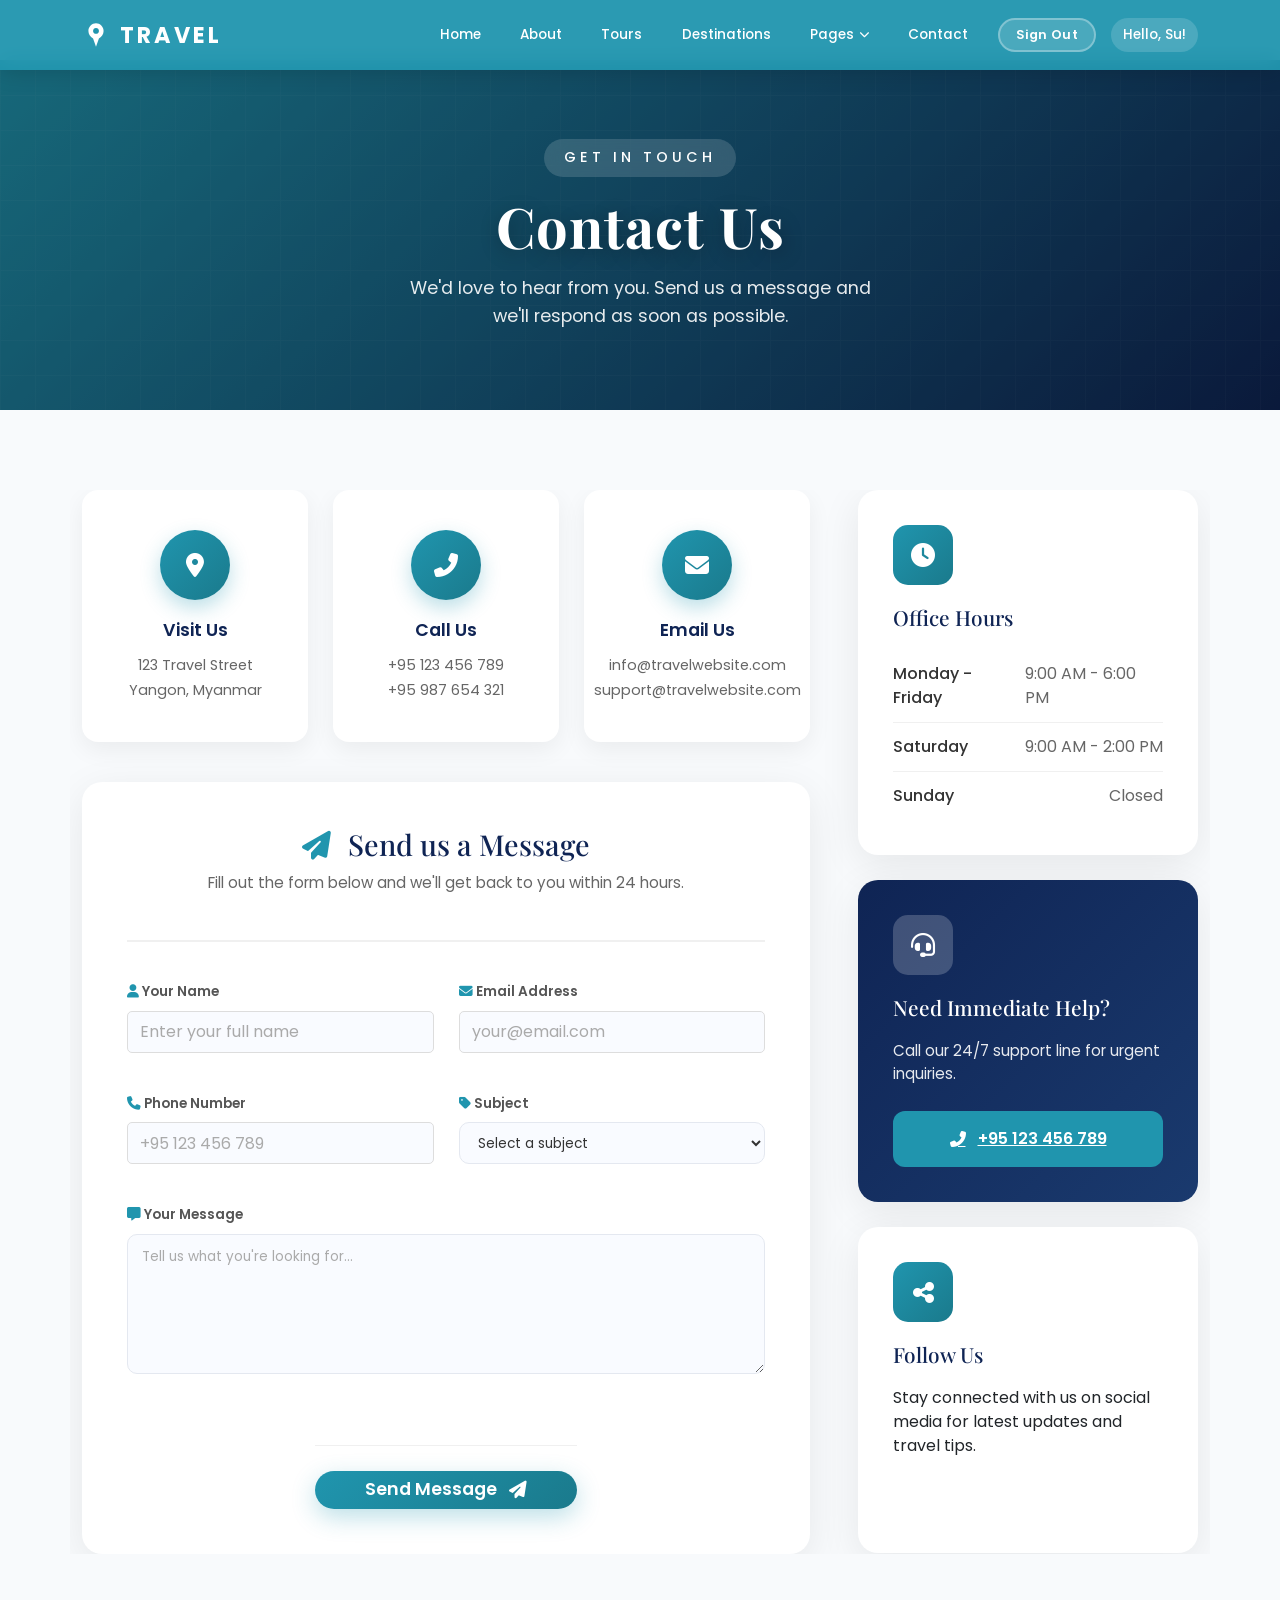
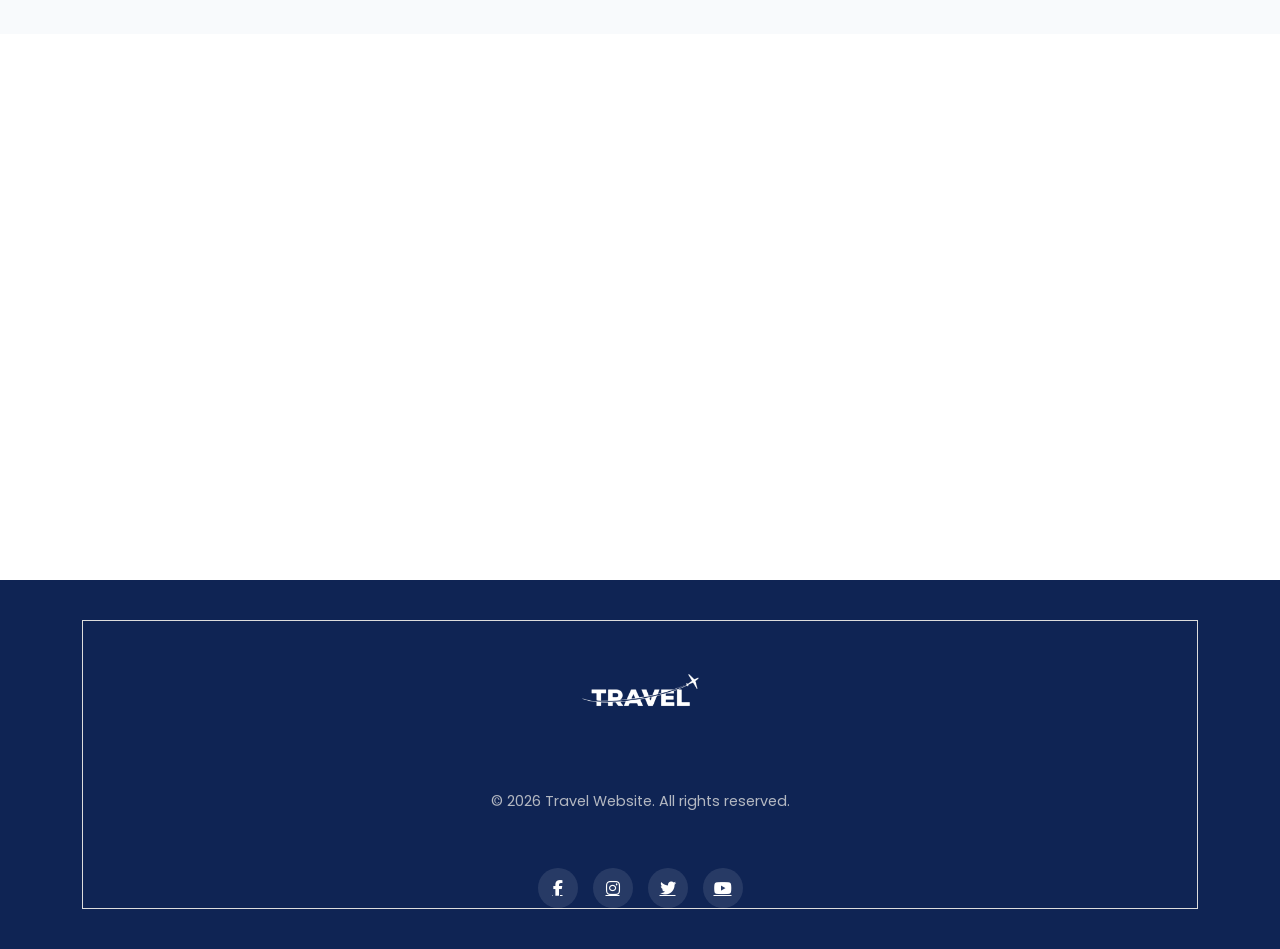
==== commit f95d3e63: "Add files via upload" ====
--- a/travel_websitee/travel_website/travel website/contact.html
+++ b/travel_websitee/travel_website/travel website/contact.html
@@ -78,9 +78,25 @@
       }
 
       /* Dropdown menu link fix */
+      nav ul li.dropdown .dropdown-menu {
+        height: auto;
+        min-height: max-content;
+        overflow: visible;
+        display: block;
+        padding-bottom: 10px;
+      }
+
+      nav ul li.dropdown .dropdown-menu li {
+        display: block;
+      }
+
       nav ul li.dropdown .dropdown-menu li a {
         text-decoration: none !important;
         border-bottom: none !important;
+      }
+
+      nav ul li.dropdown .dropdown-menu li a:hover {
+        text-decoration: none !important;
       }
 
       /* Auth Buttons Container */
@@ -188,9 +204,21 @@
                 >Pages <i class="fas fa-chevron-down"></i
               ></a>
               <ul class="dropdown-menu">
-                <li><a href="Tourbooking.html">Tour Booking</a></li>
-                <li><a href="index.html#testimonials">Customer Review</a></li>
-                <li><a href="Gallery.html">Gallery</a></li>
+                <li>
+                  <a href="Tourbooking.html"
+                    ><i class="fas fa-calendar-alt"></i> Tour Booking</a
+                  >
+                </li>
+                <li>
+                  <a href="index.html#testimonials"
+                    ><i class="fas fa-star"></i> Customer Review</a
+                  >
+                </li>
+                <li>
+                  <a href="Gallery.html"
+                    ><i class="fas fa-images"></i> Gallery</a
+                  >
+                </li>
               </ul>
             </li>
             <li><a href="contact.html" class="active">Contact</a></li>
@@ -327,7 +355,12 @@
                 We'll contact you soon.
               </div>
 
-              <form id="contact-form" class="contact-form">
+              <form
+                id="contact-form"
+                class="contact-form"
+                action="http://localhost/TRAVEL_WEBSITEE/contact-handler.php"
+                method="POST"
+              >
                 <div class="form-row">
                   <div class="form-group">
                     <label><i class="fas fa-user"></i> Your Name</label>
@@ -507,27 +540,12 @@
     </footer>
 
     <!-- JS -->
-    <script>
-      document.addEventListener("DOMContentLoaded", function () {
-        document
-          .getElementById("contact-form")
-          .addEventListener("submit", function (e) {
-            e.preventDefault();
-
-            // Show success message
-            document.getElementById("contact-alert").classList.remove("d-none");
-
-            // Reset form
-            this.reset();
-
-            // Hide alert after 5 seconds
-            setTimeout(function () {
-              document.getElementById("contact-alert").classList.add("d-none");
-            }, 5000);
-          });
-      });
-    </script>
-    <script src="js/auth.js"></script>
+    <!-- Firebase SDK -->
+
+    <!-- Custom JS -->
+    <script type="module" src="js/firebase-config.js"></script>
+    <script type="module" src="js/contact.js"></script>
+    <script type="module" src="js/auth.js"></script>
     <script src="js/script.js"></script>
   </body>
 </html>
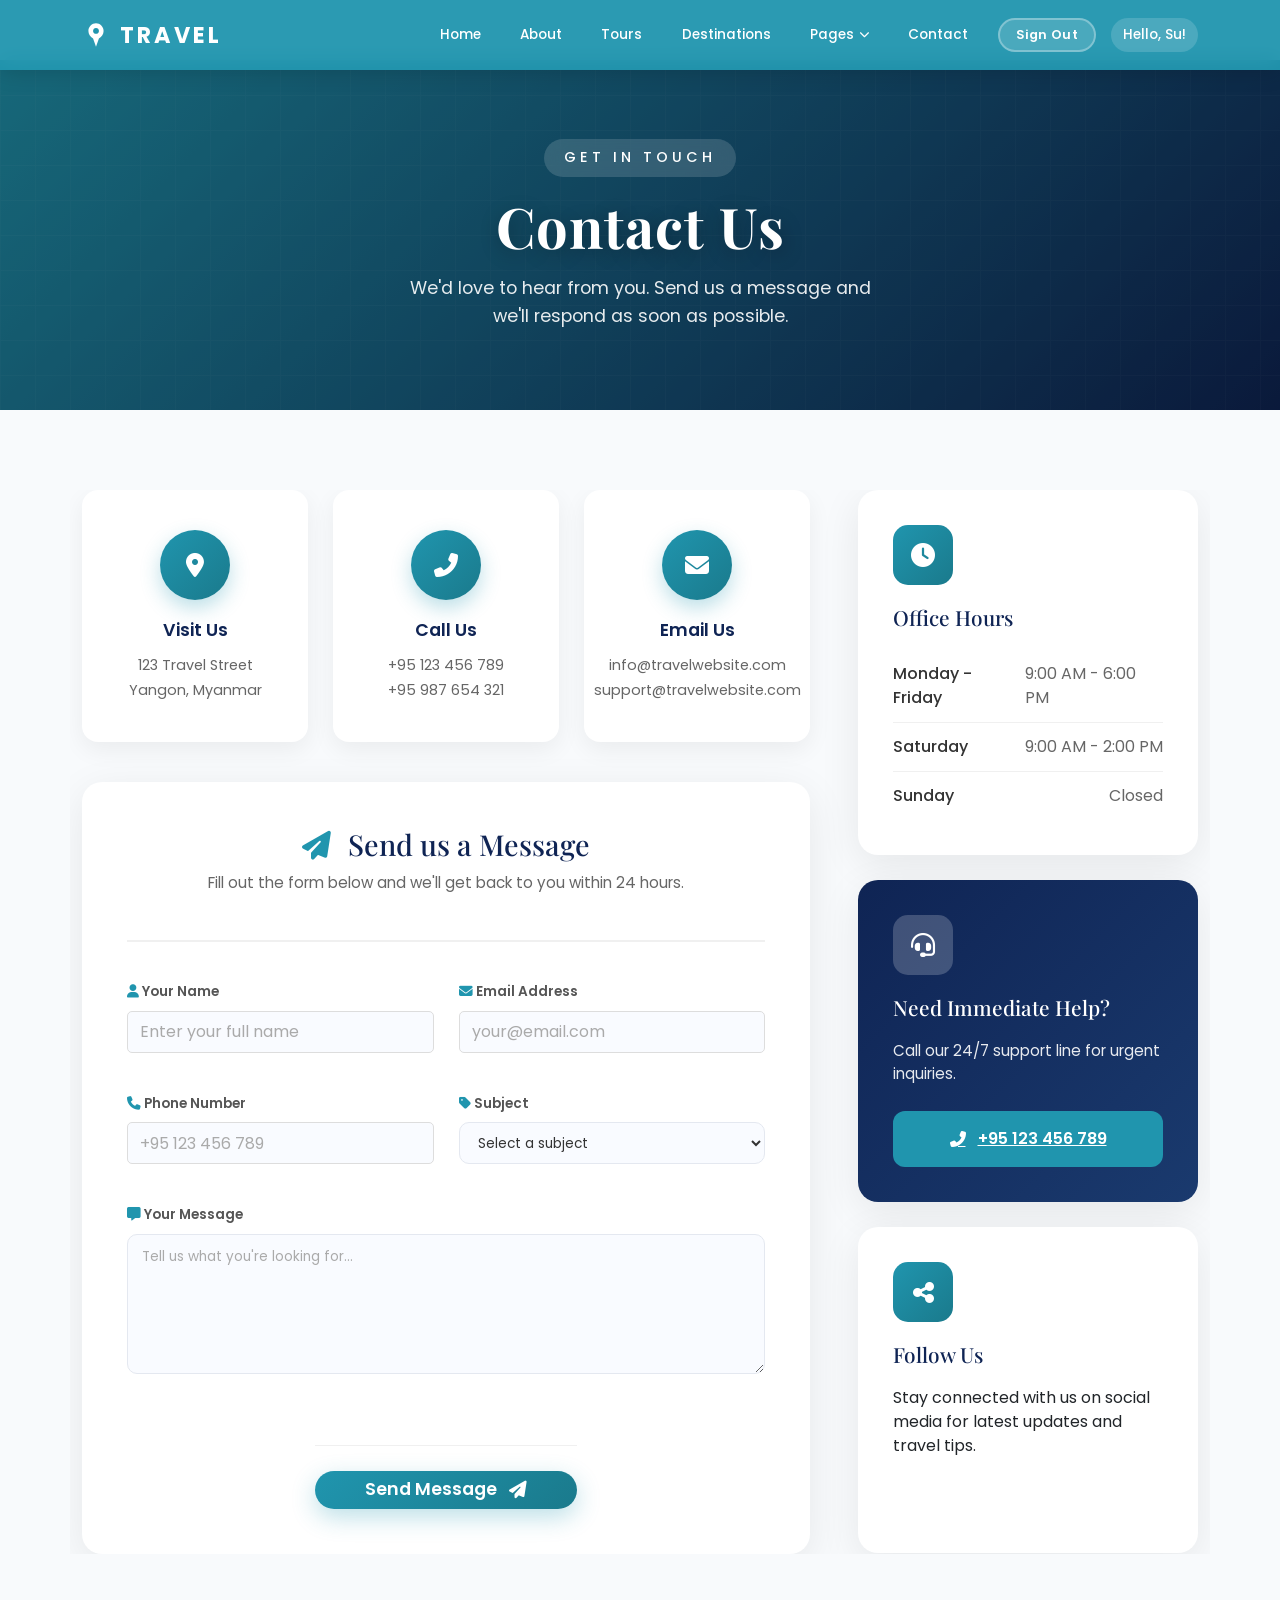
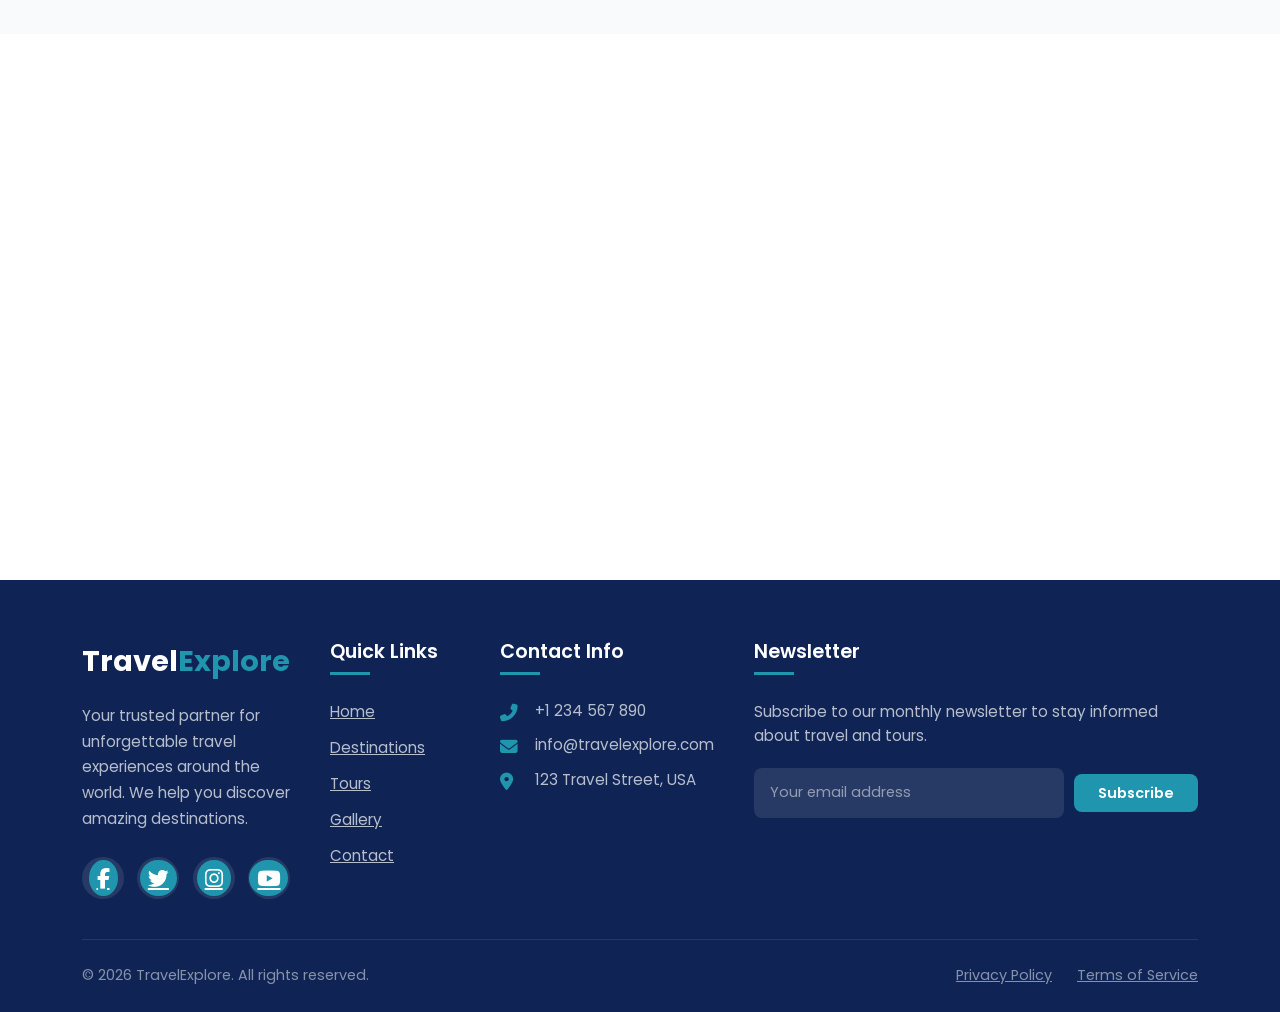
==== commit 7020300f: "Add files via upload" ====
--- a/travel_websitee/travel_website/travel website/contact.html
+++ b/travel_websitee/travel_website/travel website/contact.html
@@ -110,7 +110,7 @@
         margin: 0;
       }
 
-      /* Sign Out Button - logged-in state */
+      /* Sign Out Button - specific fix */
       .signout-btn {
         height: 34px !important;
         line-height: 1 !important;
@@ -120,9 +120,6 @@
         margin: 0 !important;
         padding: 0 1rem !important;
         box-sizing: border-box;
-        background: rgba(255, 255, 255, 0.15) !important;
-        border: 2px solid rgba(255, 255, 255, 0.3) !important;
-        border-radius: 20px !important;
       }
 
       /* User Greeting - logged-in state */
@@ -522,18 +519,75 @@
     </section>
 
     <!-- FOOTER -->
-    <footer id="footer">
+    <footer id="index-footer" class="home-footer">
       <div class="container">
-        <div class="footer-content">
-          <div class="footer-logo">
-            <img src="./img/logo-light.png" alt="Logo" />
-          </div>
-          <p>&copy; 2026 Travel Website. All rights reserved.</p>
-          <div class="social-links">
-            <a href="#"><i class="fab fa-facebook-f"></i></a>
-            <a href="#"><i class="fab fa-instagram"></i></a>
-            <a href="#"><i class="fab fa-twitter"></i></a>
-            <a href="#"><i class="fab fa-youtube"></i></a>
+        <div class="footer-main">
+          <!-- About Column -->
+          <div class="footer-about">
+            <div class="footer-logo">Travel<span>Explore</span></div>
+            <p>
+              Your trusted partner for unforgettable travel experiences around
+              the world. We help you discover amazing destinations.
+            </p>
+            <div class="social-icons">
+              <a href="#"><i class="fab fa-facebook-f"></i></a>
+              <a href="#"><i class="fab fa-twitter"></i></a>
+              <a href="#"><i class="fab fa-instagram"></i></a>
+              <a href="#"><i class="fab fa-youtube"></i></a>
+            </div>
+          </div>
+
+          <!-- Quick Links Column -->
+          <div class="footer-links">
+            <h3>Quick Links</h3>
+            <ul>
+              <li><a href="index.html">Home</a></li>
+              <li><a href="index.html#top-destination">Destinations</a></li>
+              <li><a href="index.html#choose-place">Tours</a></li>
+              <li><a href="Gallery.html">Gallery</a></li>
+              <li><a href="contact.html">Contact</a></li>
+            </ul>
+          </div>
+
+          <!-- Services/Contact Column -->
+          <div class="footer-services">
+            <h3>Contact Info</h3>
+            <ul class="contact-info-list">
+              <li>
+                <i class="fas fa-phone-alt"></i>
+                <span>+1 234 567 890</span>
+              </li>
+              <li>
+                <i class="fas fa-envelope"></i>
+                <span>info@travelexplore.com</span>
+              </li>
+              <li>
+                <i class="fas fa-map-marker-alt"></i>
+                <span>123 Travel Street, USA</span>
+              </li>
+            </ul>
+          </div>
+
+          <!-- Newsletter Column -->
+          <div class="footer-newsletter">
+            <h3>Newsletter</h3>
+            <p>
+              Subscribe to our monthly newsletter to stay informed about travel
+              and tours.
+            </p>
+            <form class="newsletter-form">
+              <input type="email" placeholder="Your email address" />
+              <button type="submit">Subscribe</button>
+            </form>
+          </div>
+        </div>
+
+        <!-- Copyright Section -->
+        <div class="footer-copyright">
+          <p>&copy; 2026 TravelExplore. All rights reserved.</p>
+          <div class="copyright-links">
+            <a href="#">Privacy Policy</a>
+            <a href="#">Terms of Service</a>
           </div>
         </div>
       </div>
